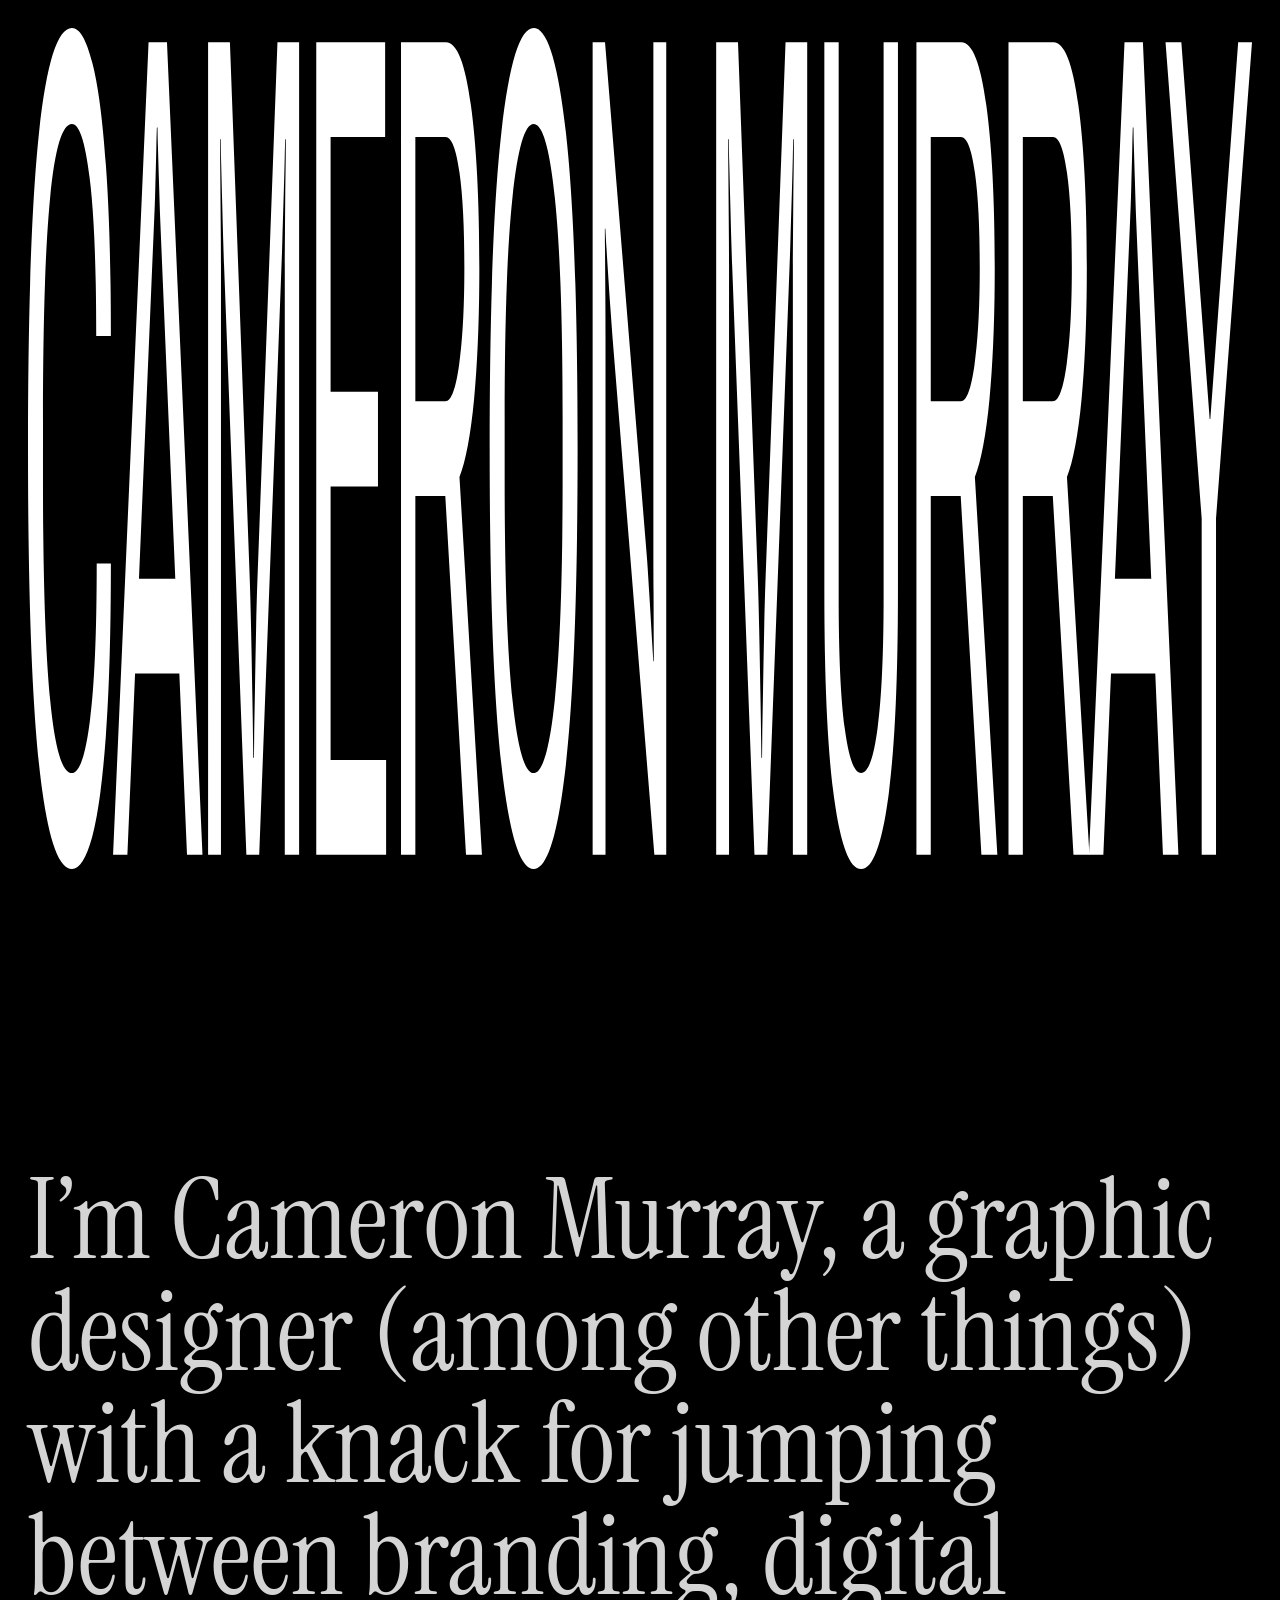
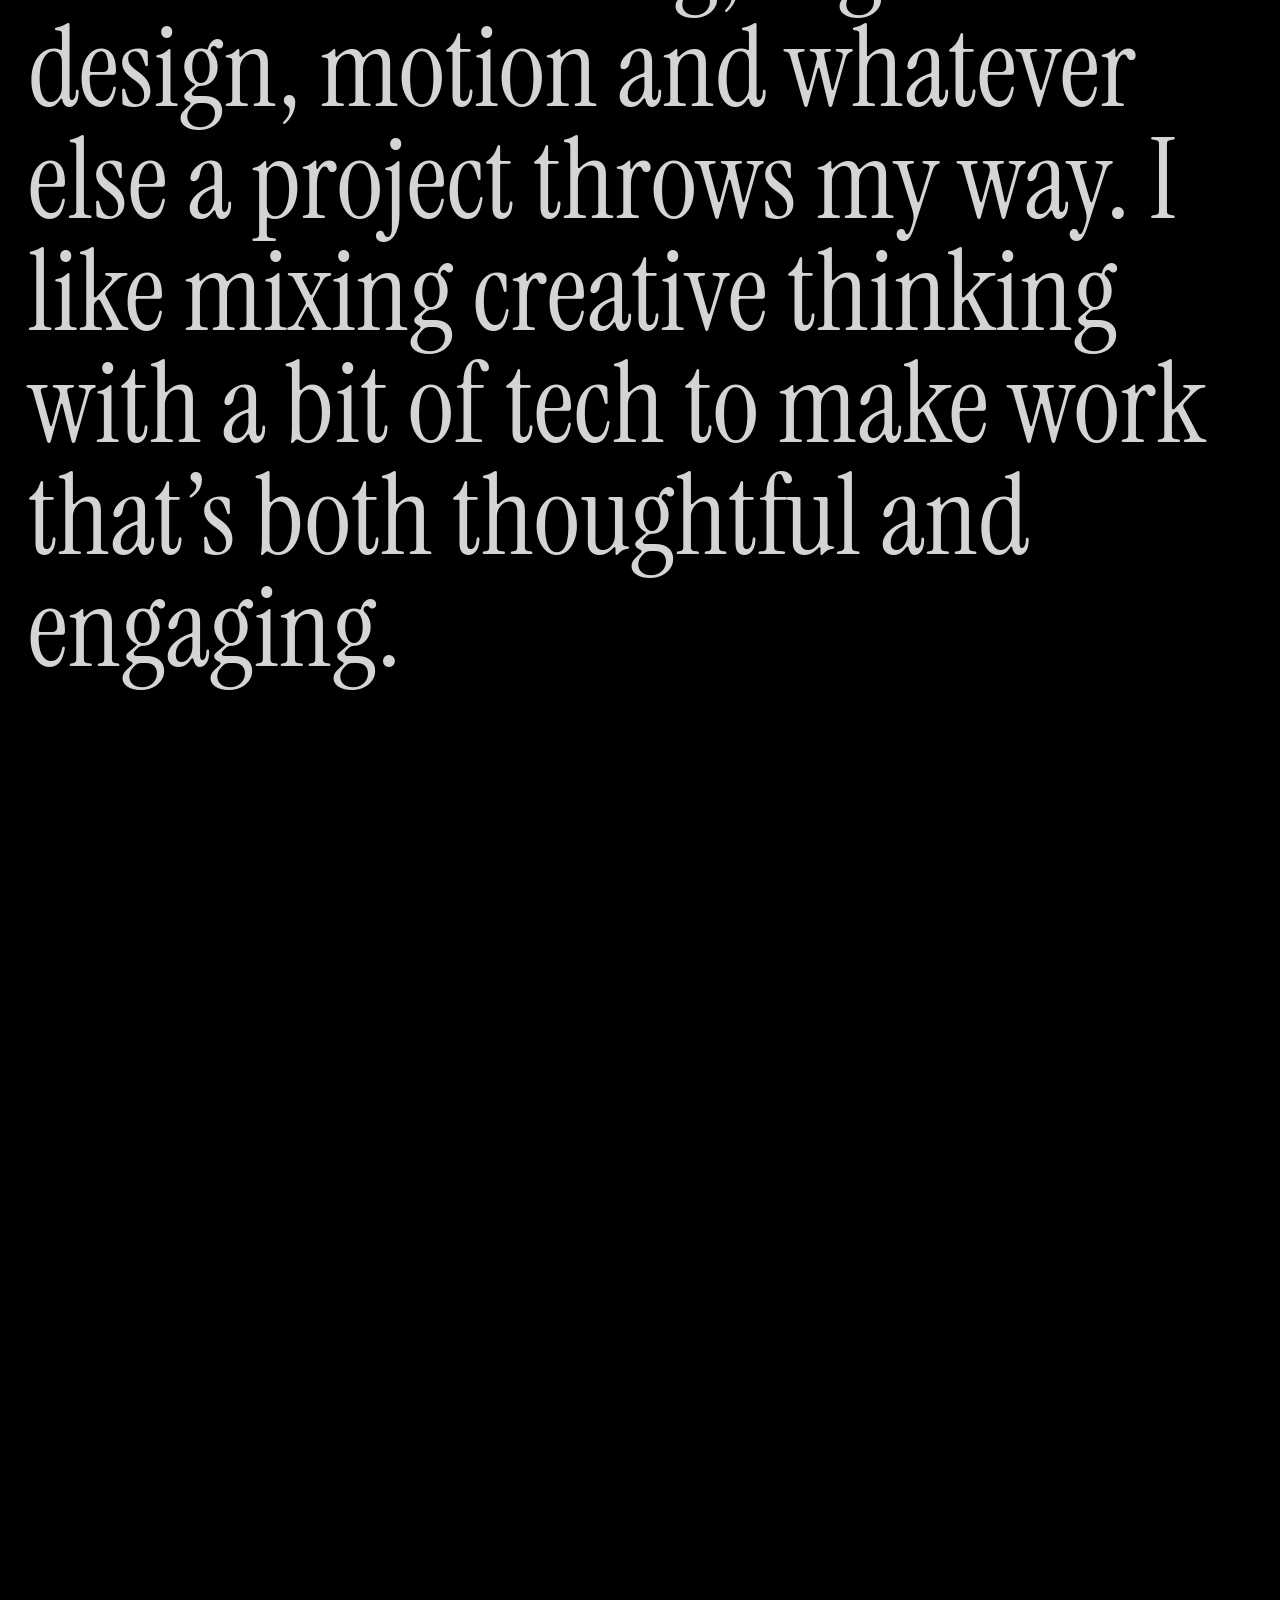
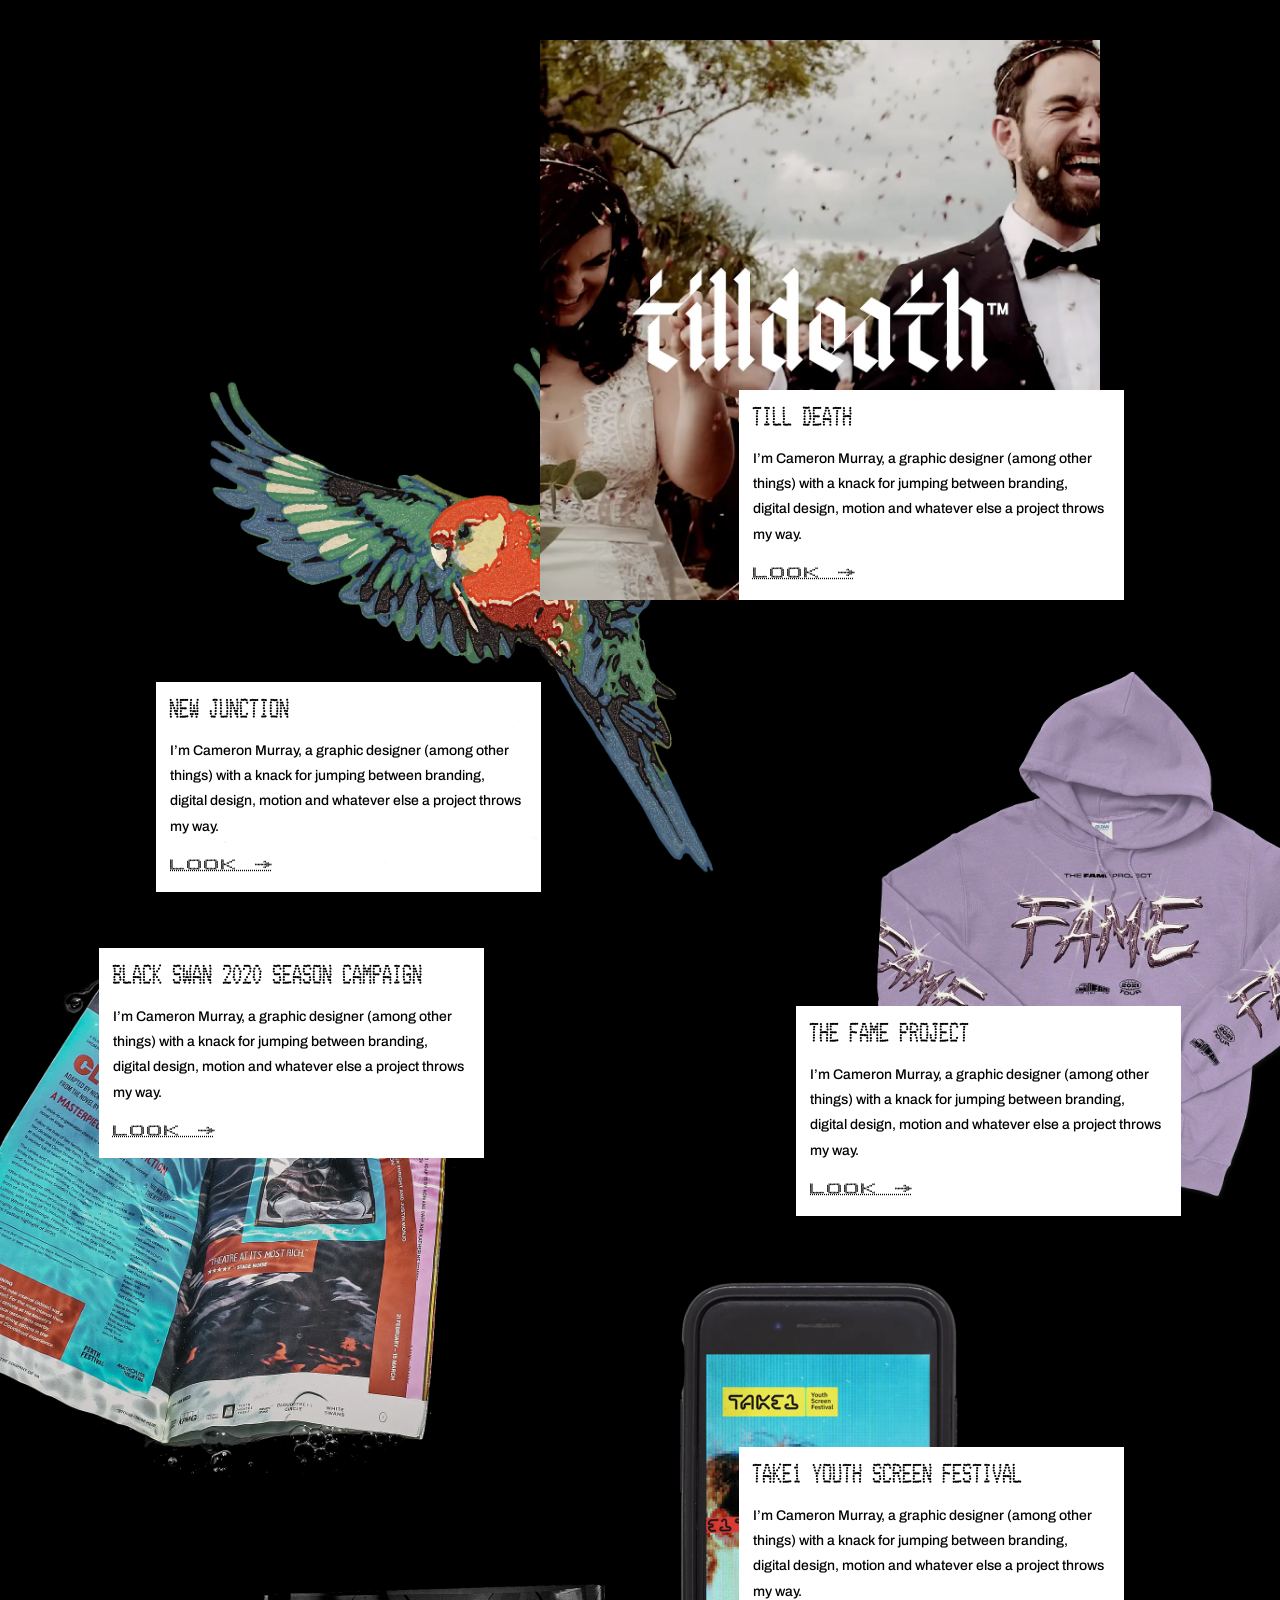
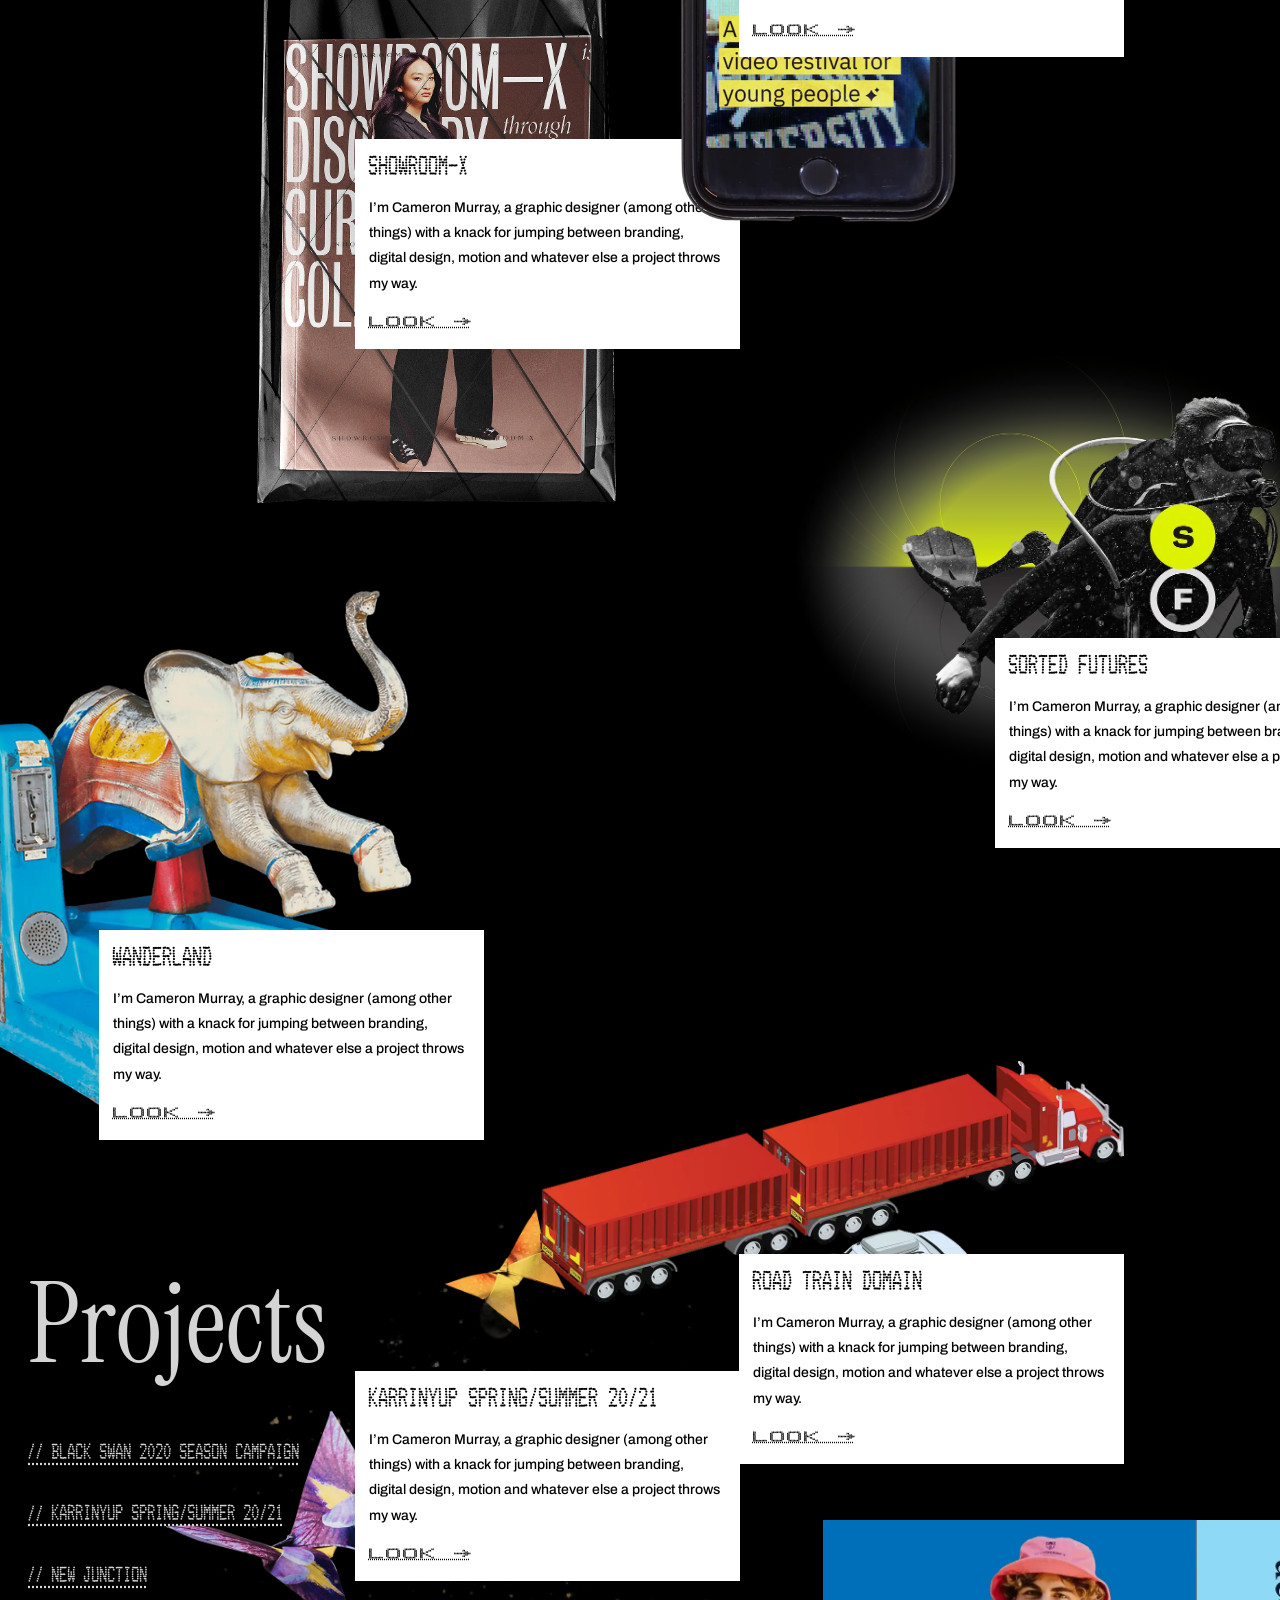
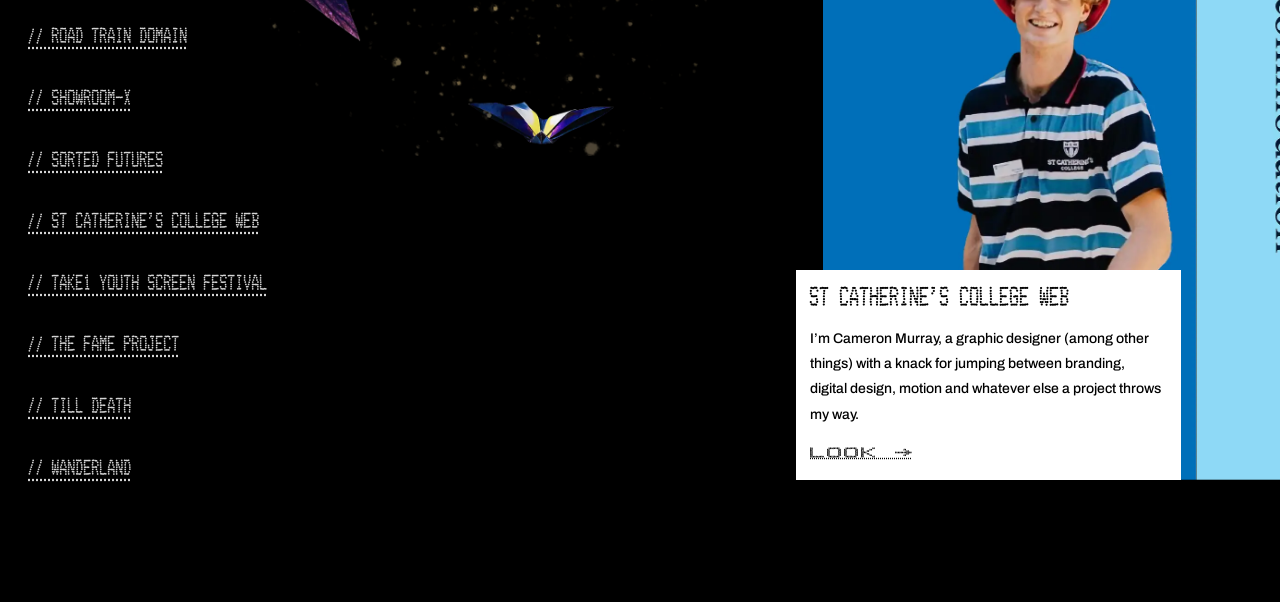
==== index.html @ e528ec54 "Init" ====
<!DOCTYPE html>
<html lang="en">


    <head>
        <meta charset="UTF-8">
        <meta name="viewport" content="width=device-width, initial-scale=1.0">
        <title>Cameron Murray ::::: FOLIO.txt</title>

        <link rel="preconnect" href="https://fonts.googleapis.com">
        <link rel="preconnect" href="https://fonts.gstatic.com" crossorigin>
        <link href="https://fonts.googleapis.com/css2?family=Archivo+Narrow:wght@400..700&family=Archivo:ital,wght@0,100..900;1,100..900&family=Instrument+Serif:ital@0;1&display=swap" rel="stylesheet">

        <link rel="apple-touch-icon" sizes="180x180" href="/apple-touch-icon.png">
        <link rel="icon" type="image/png" sizes="32x32" href="/favicon-32x32.png">
        <link rel="icon" type="image/png" sizes="16x16" href="/favicon-16x16.png">
        <link rel="manifest" href="/site.webmanifest">

        <link rel="stylesheet" href="/style.css">
    </head>
    <body class="home">

<div class="header-wrapper">
    <a href="/" id="three-container"></a>
    <div class="nav-wrapper">
        <div class="left">
            &nbsp;
        </div>
        <div class="center">
            <div class="title">CAMERON MURRAY ::: FOLIO.txt</div>
        </div>
        <div class="right">
            <a href="#" data-open="#project-menu" class="projects-menu-link arrow-before">PROJECTS ↓</a>
            <a href="/" class="logo-link"><img src="/assets/logo-cameron-murray-inv.svg"></a>
        </div>
    </div>
</div>

<div id="project-menu" class="paper-box draggable">
    <div class="paper-box-inner">
        <div class="paper-box-header">
            <div class="title"><span>PROJECTS</span></div>
            <div class="close">
                <a href="#" data-open="#project-menu">X</a>
            </div>
        </div>
        <hr>
        <ul class="project-links box-links">
            <li><a href="/black-swan-2020/" >Black Swan 2020 Season Campaign</a></li>
            <li><a href="/karrinyup/" >Karrinyup Spring/Summer 20/21</a></li>
            <li><a href="/new-junction/" >New Junction</a></li>
            <li><a href="/road-train-domain/" >Road Train Domain</a></li>
            <li><a href="/showroom-x/" >Showroom-X</a></li>
            <li><a href="/sorted-futures/" >Sorted Futures</a></li>
            <li><a href="/st-catherines/" >St Catherine’s College WEB</a></li>
            <li><a href="/take1/" >TAKE1 Youth Screen Festival</a></li>
            <li><a href="/the-fame-project/" >The Fame Project</a></li>
            <li><a href="/till-death/" >TILL DEATH</a></li>
            <li><a href="/wanderland/" >WAnderland</a></li>
        </ul>
    </div>
</div>
        <div class="main">
            <div class="home-splash">
                <div id="scroll-scale"></div>
            </div>
            <div class="home-intro typewriter">
                <h1>I’m Cameron Murray, a graphic designer (among other things) with a knack for jumping between branding, digital design, motion and whatever else a project throws my way. I like mixing creative thinking with a bit of tech to make work that’s both thoughtful and engaging.</h1>
            </div>

            <div class="home-projects">
                <div class="project-item watch-scroll text-left text-bottom image-on-top">
                    <a class="draggable" href="/new-junction/">
                        <img src="/new-junction/images/new-junction-thumb.webp">
                        <div class="project-info-wrapper">
                            <h3>New Junction</h3>
                            <p>I’m Cameron Murray, a graphic designer (among other things) with a knack for jumping between branding, digital design, motion and whatever else a project throws my way.</p>
                            <p class="project-link dotted after-arrow">Look</p>
                        </div>
                    </a>
                </div>
                <div class="project-item watch-scroll text-top">
                    <a class="draggable" href="/black-swan-2020/">
                        <img src="/black-swan-2020/images/black-swan-2020-thumb.webp">
                        <div class="project-info-wrapper">
                            <h3>Black Swan 2020 Season Campaign</h3>
                            <p>I’m Cameron Murray, a graphic designer (among other things) with a knack for jumping between branding, digital design, motion and whatever else a project throws my way.</p>
                            <p class="project-link dotted after-arrow">Look</p>
                        </div>
                    </a>
                </div>
                <div class="project-item watch-scroll text-mid">
                    <a class="draggable" href="/showroom-x/">
                        <img src="/showroom-x/images/showroom-x-thumb.webp">
                        <div class="project-info-wrapper">
                            <h3>Showroom-X</h3>
                            <p>I’m Cameron Murray, a graphic designer (among other things) with a knack for jumping between branding, digital design, motion and whatever else a project throws my way.</p>
                            <p class="project-link dotted after-arrow">Look</p>
                        </div>
                    </a>
                </div>
                <div class="project-item watch-scroll text-bottom">
                    <a class="draggable" href="/wanderland/">
                        <img src="/wanderland/images/wanderland-thumb.webp">
                        <div class="project-info-wrapper">
                            <h3>WAnderland</h3>
                            <p>I’m Cameron Murray, a graphic designer (among other things) with a knack for jumping between branding, digital design, motion and whatever else a project throws my way.</p>
                            <p class="project-link dotted after-arrow">Look</p>
                        </div>
                    </a>
                </div>
                <div class="project-item watch-scroll text-mid">
                    <a class="draggable" href="/karrinyup/">
                        <img src="/karrinyup/images/karrinyup-thumb.webp">
                        <div class="project-info-wrapper">
                            <h3>Karrinyup Spring/Summer 20/21</h3>
                            <p>I’m Cameron Murray, a graphic designer (among other things) with a knack for jumping between branding, digital design, motion and whatever else a project throws my way.</p>
                            <p class="project-link dotted after-arrow">Look</p>
                        </div>
                    </a>
                </div>

                <div class="project-item watch-scroll text-bottom">
                    <a class="draggable" href="/till-death/">
                        <img src="/till-death/images/till-death-thumb.webp">
                        <div class="project-info-wrapper">
                            <h3>TILL DEATH</h3>
                            <p>I’m Cameron Murray, a graphic designer (among other things) with a knack for jumping between branding, digital design, motion and whatever else a project throws my way.</p>
                            <p class="project-link dotted after-arrow">Look</p>
                        </div>
                    </a>
                </div>

                <div class="project-item watch-scroll text-left text-bottom">
                    <a class="draggable" href="/the-fame-project/">
                        <img src="/the-fame-project/images/the-fame-project-thumb.webp">
                        <div class="project-info-wrapper">
                            <h3>The Fame Project</h3>
                            <p>I’m Cameron Murray, a graphic designer (among other things) with a knack for jumping between branding, digital design, motion and whatever else a project throws my way.</p>
                            <p class="project-link dotted after-arrow">Look</p>
                        </div>
                    </a>
                </div>
                <div class="project-item watch-scroll text-mid">
                    <a class="draggable" href="/take1/">
                        <img src="/take1/images/take1-thumb.webp">
                        <div class="project-info-wrapper">
                            <h3>TAKE1 Youth Screen Festival</h3>
                            <p>I’m Cameron Murray, a graphic designer (among other things) with a knack for jumping between branding, digital design, motion and whatever else a project throws my way.</p>
                            <p class="project-link dotted after-arrow">Look</p>
                        </div>
                    </a>
                </div>

                <div class="project-item watch-scroll text-bottom">
                    <a class="draggable" href="/sorted-futures/">
                        <img src="/sorted-futures/images/sorted-futures-thumb.webp">
                        <div class="project-info-wrapper">
                            <h3>Sorted Futures</h3>
                            <p>I’m Cameron Murray, a graphic designer (among other things) with a knack for jumping between branding, digital design, motion and whatever else a project throws my way.</p>
                            <p class="project-link dotted after-arrow">Look</p>
                        </div>
                    </a>
                </div>
                <div class="project-item watch-scroll text-bottom">
                    <a class="draggable" href="/road-train-domain/">
                        <img src="/road-train-domain/images/road-train-domain-thumb.webp">
                        <div class="project-info-wrapper">
                            <h3>Road Train Domain</h3>
                            <p>I’m Cameron Murray, a graphic designer (among other things) with a knack for jumping between branding, digital design, motion and whatever else a project throws my way.</p>
                            <p class="project-link dotted after-arrow">Look</p>
                        </div>
                    </a>
                </div>

                <div class="project-item watch-scroll text-left text-bottom">
                    <a class="draggable" href="/st-catherines/">
                        <img src="/st-catherines/images/st-catherines-thumb.webp">
                        <div class="project-info-wrapper">
                            <h3>St Catherine’s College WEB</h3>
                            <p>I’m Cameron Murray, a graphic designer (among other things) with a knack for jumping between branding, digital design, motion and whatever else a project throws my way.</p>
                            <p class="project-link dotted after-arrow">Look</p>
                        </div>
                    </a>
                </div>

            </div>
        </div>

<hr>

<h1>Projects</h1>

<ul class="project-links">
    <li><a href="/black-swan-2020/" data-thumbnail="/black-swan-2020/images/black-swan-2020-thumb.webp">Black Swan 2020 Season Campaign</a></li>
    <li><a href="/karrinyup/" data-thumbnail="/karrinyup/images/karrinyup-thumb.webp">Karrinyup Spring/Summer 20/21</a></li>
    <li><a href="/new-junction/" data-thumbnail="/new-junction/images/new-junction-thumb.webp">New Junction</a></li>
    <li><a href="/road-train-domain/" data-thumbnail="/road-train-domain/images/road-train-domain-thumb.webp">Road Train Domain</a></li>
    <li><a href="/showroom-x/" data-thumbnail="/showroom-x/images/showroom-x-thumb.webp">Showroom-X</a></li>
    <li><a href="/sorted-futures/" data-thumbnail="/sorted-futures/images/sorted-futures-thumb.webp">Sorted Futures</a></li>
    <li><a href="/st-catherines/" data-thumbnail="/st-catherines/images/st-catherines-thumb.webp">St Catherine’s College WEB</a></li>
    <li><a href="/take1/" data-thumbnail="/take1/images/take1-thumb.webp">TAKE1 Youth Screen Festival</a></li>
    <li><a href="/the-fame-project/" data-thumbnail="/the-fame-project/images/the-fame-project-thumb.webp">The Fame Project</a></li>
    <li><a href="/till-death/" data-thumbnail="/till-death/images/till-death-thumb.webp">TILL DEATH</a></li>
    <li><a href="/wanderland/" data-thumbnail="/wanderland/images/wanderland-thumb.webp">WAnderland</a></li>
</ul>

<div class="hover-thumbnail">
    <img src="" alt="">
</div>

<hr>



<script type="importmap">
{
    "imports": {
        "three": "https://cdn.jsdelivr.net/npm/three@0.182.0/build/three.module.js",
        "three/addons/": "https://cdn.jsdelivr.net/npm/three@0.182.0/examples/jsm/",
        "jquery": "https://code.jquery.com/jquery-4.1.0.module.min.js"
    }
}
</script>

<script type="module" src="/js/app.js"></script>
    </body>
</html>
---- style.css ----
@charset "UTF-8";
/* 1. Use a more-intuitive box-sizing model */
*, *::before, *::after {
  -webkit-box-sizing: border-box;
          box-sizing: border-box;
}

/* 2. Remove default margin */
*:not(dialog) {
  margin: 0;
}

/* 3. Enable keyword animations */
@media (prefers-reduced-motion: no-preference) {
  html {
    interpolate-size: allow-keywords;
  }
}
body {
  /* 4. Increase line-height */
  line-height: 1.5;
  /* 5. Improve text rendering */
  -webkit-font-smoothing: antialiased;
}

/* 6. Improve media defaults */
img, picture, video, canvas, svg {
  display: block;
  max-width: 100%;
}

/* 7. Inherit fonts for form controls */
input, button, textarea, select {
  font: inherit;
}

/* 8. Avoid text overflows */
p, h1, h2, h3, h4, h5, h6 {
  overflow-wrap: break-word;
}

/* 9. Improve line wrapping */
p {
  text-wrap: pretty;
}

h1, h2, h3, h4, h5, h6 {
  text-wrap: balance;
}

/*
  10. Create a root stacking context
*/
#root, #__next {
  isolation: isolate;
}

@font-face {
  font-family: "DotMatrix";
  src: url("./fonts/DotMatrix-Regular.otf") format("opentype");
  font-weight: normal;
  font-style: normal;
}
@font-face {
  font-family: "DotMatrix";
  src: url("./fonts/DotMatrixDuo-Bold.otf") format("opentype");
  font-weight: bold;
  font-style: normal;
}
@font-face {
  font-family: "DotMatrix";
  src: url("./fonts/DotMatrix-CondensedRegular.otf") format("opentype");
  font-weight: normal;
  font-style: normal;
  font-width: condensed;
}
html {
  font-size: 14px;
  --site-padding: 2rem;
  --header-height: 180px;
}
@media screen and (max-width: 640px) {
  html {
    --site-padding: 1rem;
    --header-height: 100px;
    font-size: 14px;
  }
}

body {
  background: var(--bg-color);
  color: var(--text-color);
  font-family: Arial, sans-serif;
  font-size: 1rem;
  padding: var(--site-padding);
  --text-color: #000;
  --bg-color: #D4D4D4;
}
body.dark {
  --text-color: #D4D4D4;
  --bg-color: #000;
}
body.home:not(.loaded) {
  --text-color: #D4D4D4;
  --bg-color: #000;
}

* {
  -webkit-transition: text-color 0.3s, background-color 0.3s;
  transition: text-color 0.3s, background-color 0.3s;
}

p,
h1,
h2,
h3,
h4,
h5,
h6,
li {
  color: var(--text-color);
}

h1 {
  font-family: "Instrument Serif", serif;
  font-weight: 400;
  font-style: normal;
  font-size: 8rem;
  letter-spacing: -2%;
  line-height: 100%;
  margin-bottom: 2rem;
}
@media screen and (max-width: 640px) {
  h1 {
    font-size: 5rem;
  }
}

h2 {
  font-family: "DotMatrix", serif;
  font-weight: bold;
  font-style: normal;
  text-transform: uppercase;
  font-size: 1rem;
}

p {
  font-family: "Archivo", "Arial", sans-serif;
  font-optical-sizing: auto;
  font-weight: 500;
  font-style: normal;
  margin-bottom: 1rem;
  line-height: 1.8;
}

a {
  text-decoration: underline dotted;
}
a:visited {
  color: blue;
}
a.dotted {
  font-family: "DotMatrix", serif;
  font-weight: normal;
  font-style: normal;
  font-size: 1.2rem;
  line-height: 1;
}
a.button {
  font-family: "Archivo Narrow", sans-serif;
  font-weight: bold;
  text-align: left;
  text-transform: uppercase;
  font-size: 1.1rem;
  text-decoration: none;
  display: block;
  padding: 0.2em 0.5em;
  color: var(--text-color);
  background-color: transparent;
  border: 2px dotted var(--text-color);
}

.after-arrow:after {
  content: " →";
}

.before-arrow:before {
  content: "← ";
}

.wait-for-typewriter {
  -webkit-transition: clip-path 0.2s;
  transition: clip-path 0.2s;
  clip-path: inset(0 100% 0 0);
}
.typewriter-complete .wait-for-typewriter {
  clip-path: inset(0 0 0 0);
}

hr {
  border: none;
  background-image: url("./assets/divider.svg");
  background-repeat: round;
  background-size: auto 3px;
  height: 4px;
  margin-bottom: 2rem;
  max-width: 0px;
  -webkit-transition: max-width 0.4s;
  transition: max-width 0.4s;
  -webkit-transition-delay: 1s;
          transition-delay: 1s;
}
.loaded hr {
  max-width: 100vw;
}

body:not(.home) {
  padding-top: var(--header-height);
}

.header-wrapper {
  --text-color: white;
  color: var(--text-color);
}

#three-container {
  position: fixed;
  z-index: 99;
  inset: 0;
  width: 100%;
  height: 100%;
  overflow: hidden;
  border-radius: 0;
  top: 0px;
  left: calc(var(--site-padding) - var(--header-height) * 0.1);
  right: auto;
  bottom: auto;
  width: var(--header-height);
  height: var(--header-height);
  border-radius: 12px;
  -webkit-transition: width 0.6s cubic-bezier(0.22, 1, 0.36, 1), height 0.6s cubic-bezier(0.22, 1, 0.36, 1), top 0.6s cubic-bezier(0.22, 1, 0.36, 1), right 0.6s cubic-bezier(0.22, 1, 0.36, 1), left 0.6s cubic-bezier(0.22, 1, 0.36, 1), bottom 0.6s cubic-bezier(0.22, 1, 0.36, 1), border-radius 0.6s ease;
  transition: width 0.6s cubic-bezier(0.22, 1, 0.36, 1), height 0.6s cubic-bezier(0.22, 1, 0.36, 1), top 0.6s cubic-bezier(0.22, 1, 0.36, 1), right 0.6s cubic-bezier(0.22, 1, 0.36, 1), left 0.6s cubic-bezier(0.22, 1, 0.36, 1), bottom 0.6s cubic-bezier(0.22, 1, 0.36, 1), border-radius 0.6s ease;
}
#three-container canvas {
  display: block;
  width: 100%;
  height: 100%;
  -webkit-mask-image: radial-gradient(circle at center, black 70%, transparent 80%);
          mask-image: radial-gradient(circle at center, black 70%, transparent 80%);
  mix-blend-mode: difference;
}
body.home:not(.scrolled) #three-container {
  top: 0px;
  left: 0px;
  width: 100vw;
  height: 100vh;
  pointer-events: none;
}

.nav-wrapper {
  position: fixed;
  mix-blend-mode: difference;
  display: -webkit-box;
  display: -ms-flexbox;
  display: flex;
  width: 100%;
  top: 0;
  left: 0;
  z-index: 98;
  padding: var(--site-padding);
  height: var(--header-height);
  -webkit-box-pack: justify;
      -ms-flex-pack: justify;
          justify-content: space-between;
  -webkit-box-align: center;
      -ms-flex-align: center;
          align-items: center;
  font-family: "DotMatrix";
  font-weight: normal;
  font-style: normal;
  font-width: condensed;
  font-size: 1.6rem;
  line-height: 1;
  -webkit-transform: translateY(0);
          transform: translateY(0);
  -webkit-transition: all 0.3s;
  transition: all 0.3s;
}
body.home:not(.scrolled) .nav-wrapper {
  -webkit-transform: translateY(calc(var(--header-height) * -1));
          transform: translateY(calc(var(--header-height) * -1));
}
.nav-wrapper > * {
  -ms-flex-preferred-size: 33%;
      flex-basis: 33%;
  min-width: 0;
  font-size: 1em;
}
.nav-wrapper a {
  display: block;
  color: var(--text-color);
  mix-blend-mode: difference;
}
.nav-wrapper .center {
  text-align: center;
}
.nav-wrapper .right {
  text-align: right;
  display: -webkit-box;
  display: -ms-flexbox;
  display: flex;
  -webkit-box-pack: end;
      -ms-flex-pack: end;
          justify-content: flex-end;
  -webkit-box-align: center;
      -ms-flex-align: center;
          align-items: center;
  min-width: 0;
  gap: 1rem;
}
.nav-wrapper .logo-link {
  width: 2.2em;
  -ms-flex-negative: 0;
      flex-shrink: 0;
}
.nav-wrapper .logo-link img {
  height: 100%;
  width: auto;
}
@media screen and (max-width: 640px) {
  .nav-wrapper {
    font-size: 1.5rem;
  }
  .nav-wrapper .center {
    display: none;
  }
  .nav-wrapper .right {
    -ms-flex-preferred-size: 100%;
        flex-basis: 100%;
  }
}

.home-splash {
  height: calc(100vh + 2 * var(--site-padding));
  width: 100%;
}
.home-splash #scroll-scale {
  width: calc(100vw - 2 * var(--site-padding));
  height: calc(100vh - 2 * var(--site-padding));
  max-width: none;
  -o-object-fit: fill;
     object-fit: fill;
  position: fixed;
  top: var(--site-padding);
  -webkit-transform-origin: top;
          transform-origin: top;
  -webkit-transition: height 0.1s;
  transition: height 0.1s;
  background-image: url("/assets/cameron-murray.svg");
  background-repeat: no-repeat;
  background-size: 100% 100%;
}
@media (max-aspect-ratio: 1/1) {
  .home-splash #scroll-scale {
    background-image: url("/assets/cameron-murray-stacked.svg");
  }
}

.home-intro {
  padding-top: var(--header-height);
}

@media screen and (min-width: 1600px) {
  body:not(.home) .main {
    max-width: none;
    display: -webkit-box;
    display: -ms-flexbox;
    display: flex;
    -webkit-box-orient: horizontal;
    -webkit-box-direction: reverse;
        -ms-flex-direction: row-reverse;
            flex-direction: row-reverse;
    -webkit-box-pack: justify;
        -ms-flex-pack: justify;
            justify-content: space-between;
    -webkit-box-align: stretch;
        -ms-flex-align: stretch;
            align-items: stretch;
  }
  body:not(.home) .main .project-intro,
  body:not(.home) .main .project-content {
    -ms-flex-preferred-size: calc(50% - var(--site-padding));
        flex-basis: calc(50% - var(--site-padding));
    width: calc(50% - var(--site-padding));
  }
  body:not(.home) .main .project-intro .project-intro-inner {
    position: sticky;
    top: var(--header-height);
    /* Required: defines where the element locks */
    z-index: 2;
  }
  body:not(.home) .main .project-content {
    z-index: 3;
  }
}

.home-projects {
  --cols: 3;
  --gap: 4rem;
  display: grid-lanes;
  -ms-grid-columns: ;
  grid-template-columns: repeat(var(--cols), minmax(0, 1fr));
  gap: var(--gap);
  margin-top: 4rem;
  margin-bottom: 4rem;
}
@supports not (display: grid-lanes) {
  .home-projects {
    display: block;
    -webkit-columns: var(--cols) 220px;
       -moz-columns: var(--cols) 220px;
            columns: var(--cols) 220px;
    -webkit-column-gap: var(--gap);
       -moz-column-gap: var(--gap);
            column-gap: var(--gap);
  }
  .home-projects .project-item:nth-child(1) {
    margin-top: 50%;
  }
  .home-projects .project-item {
    -webkit-column-break-inside: avoid;
       -moz-column-break-inside: avoid;
            break-inside: avoid;
    margin-bottom: var(--gap);
  }
}
@media screen and (max-width: 1600px) {
  .home-projects {
    --cols: 2;
  }
}
@media screen and (max-width: 900px) {
  .home-projects {
    --cols: 1;
  }
}

.project-item {
  --width: 800px;
  --mobile-extra-padding: 0px;
  display: block;
  max-width: var(--width);
  --text-color: #000;
  --bg-color: white;
  text-decoration: none;
  position: relative;
}
.project-item.watch-scroll a {
  -webkit-transition: all 0.5s cubic-bezier(0.22, 1, 0.36, 1);
  transition: all 0.5s cubic-bezier(0.22, 1, 0.36, 1);
}
.project-item.watch-scroll:not(.in-view) a {
  -webkit-transform: translate3d(10vw, 100vh, 400px);
          transform: translate3d(10vw, 100vh, 400px);
}
.project-item.watch-scroll:not(.in-view):nth-child(2n) a {
  -webkit-transform: translate3d(-10vw, 100vh, 400px);
          transform: translate3d(-10vw, 100vh, 400px);
}
.project-item.watch-scroll.in-view a {
  -webkit-transform: translate3d(0, 0, 0);
          transform: translate3d(0, 0, 0);
}
@media screen and (max-width: 640px) {
  .project-item.watch-scroll a {
    -webkit-transform: none !important;
            transform: none !important;
  }
}
.project-item a {
  display: block;
  pointer-events: none;
}
.project-item a.dragging {
  -webkit-transition: none;
  transition: none;
}
.project-item img {
  max-height: calc(var(--width) * 0.7);
  aspect-ratio: 1/1;
  -o-object-fit: contain;
     object-fit: contain;
  pointer-events: auto;
  -ms-grid-row-align: center;
  -ms-grid-column-align: center;
  place-self: center;
  z-index: 0;
  position: relative;
}
.project-item .project-info-wrapper {
  position: absolute;
  width: 66%;
  padding: 1rem;
  background: var(--bg-color);
  pointer-events: auto;
  z-index: 1;
  right: 0px;
  top: 0px;
  bottom: auto;
}
.project-item .project-info-wrapper h3 {
  font-family: "DotMatrix", serif;
  font-weight: normal;
  font-style: normal;
  text-transform: uppercase;
  font-size: 2rem;
  line-height: 1;
  text-box-trim: trim-both;
  text-box-edge: cap alphabetic;
  margin-bottom: 1rem;
}
.project-item .project-info-wrapper p.project-link {
  text-decoration: underline dotted;
  font-family: "DotMatrix", serif;
  font-weight: bold;
  font-style: normal;
  text-transform: uppercase;
  font-size: 1rem;
  margin-bottom: 0;
}
.project-item:hover {
  --text-color: #D4D4D4;
  --bg-color: #000;
}
@media screen and (max-width: 640px) {
  .project-item {
    --mobile-extra-padding: 200px;
  }
  .project-item img {
    aspect-ratio: auto;
  }
}
.project-item.image-on-top img {
  z-index: 1;
}
.project-item.image-on-top .project-info-wrapper {
  z-index: 0;
}
.project-item.text-left img {
  margin-left: auto;
}
.project-item.text-left .project-info-wrapper {
  left: 0px;
  right: auto;
}
.project-item.text-top {
  padding-top: var(--mobile-extra-padding);
}
.project-item.text-top .project-info-wrapper {
  top: 0px;
  bottom: auto;
}
.project-item.text-mid {
  padding-bottom: var(--mobile-extra-padding);
}
.project-item.text-mid .project-info-wrapper {
  top: 0;
  bottom: 0;
  -ms-flex-item-align: center;
      -ms-grid-row-align: center;
      align-self: center;
}
@media screen and (max-width: 640px) {
  .project-item.text-mid .project-info-wrapper {
    top: auto;
    bottom: 0px;
  }
}
.project-item.text-bottom {
  padding-bottom: var(--mobile-extra-padding);
}
.project-item.text-bottom .project-info-wrapper {
  top: auto;
  bottom: 0px;
}

.project-intro {
  margin-bottom: 4rem;
}
.project-intro .project-title {
  margin-top: -0.09em;
}
.project-intro .project-details-wrapper {
  display: -webkit-box;
  display: -ms-flexbox;
  display: flex;
  -ms-flex-wrap: wrap;
      flex-wrap: wrap;
  -webkit-box-pack: start;
      -ms-flex-pack: start;
          justify-content: flex-start;
  gap: 4rem;
}
.project-intro .project-details-wrapper > * {
  -ms-flex-negative: 1;
      flex-shrink: 1;
  -webkit-box-flex: 1;
      -ms-flex-positive: 1;
          flex-grow: 1;
}
.project-intro .project-details-wrapper .project-details {
  -ms-flex-preferred-size: 20%;
      flex-basis: 20%;
}
.project-intro .project-details-wrapper .project-description {
  -ms-flex-preferred-size: 30%;
      flex-basis: 30%;
}
.project-intro .project-details-wrapper .project-description .collab-logos {
  display: -webkit-box;
  display: -ms-flexbox;
  display: flex;
  -ms-flex-wrap: wrap;
      flex-wrap: wrap;
  gap: 1rem;
  margin-top: 2rem;
}
.project-intro .project-details-wrapper .project-description .collab-logos img {
  height: 3rem;
  opacity: 0.5;
}
.project-intro .project-details-wrapper .project-description .collab-logos img:hover {
  opacity: 1;
}
.project-intro .project-details-wrapper .project-description .collab-logos img:first-child {
  margin-left: -0.3rem;
}
.project-intro .project-details-wrapper .project-description .collab-logos:before {
  -ms-flex-preferred-size: 100%;
      flex-basis: 100%;
  content: "A collaboration between:";
  opacity: 0.8;
  text-transform: uppercase;
}
@media screen and (max-width: 640px) {
  .project-intro .project-details-wrapper {
    gap: 2rem;
  }
  .project-intro .project-details-wrapper .project-details,
  .project-intro .project-details-wrapper .project-description {
    -ms-flex-preferred-size: 100%;
        flex-basis: 100%;
  }
}
.project-intro .project-details-wrapper h2 {
  margin-top: 1rem;
  margin-bottom: 1rem;
}
.project-intro .project-details-wrapper .project-details p {
  font-family: "DotMatrix", serif;
  font-weight: normal;
  font-style: normal;
  font-size: 1.2rem;
  line-height: 1;
  margin-bottom: 0px;
}
.project-intro .project-details-wrapper .project-details .awards p {
  margin-bottom: 1rem;
}
.project-intro .project-details-wrapper .project-details .awards .awards-logos {
  display: -webkit-box;
  display: -ms-flexbox;
  display: flex;
  gap: 1rem;
  margin-top: 2rem;
}
.project-intro .project-details-wrapper .project-details .awards .awards-logos img {
  height: 3rem;
  opacity: 0.5;
}
.project-intro .project-details-wrapper .project-details .awards .awards-logos img:hover {
  opacity: 1;
}

.project-content > * {
  margin-bottom: var(--site-padding);
}
.project-content .expandable {
  max-width: 100%;
}
.project-content .expandable img,
.project-content .expandable video {
  -webkit-transition: all 0.3s cubic-bezier(0.65, 0, 0.35, 1);
  transition: all 0.3s cubic-bezier(0.65, 0, 0.35, 1);
  max-width: none;
  width: 100%;
  cursor: -webkit-zoom-in;
  cursor: zoom-in;
  border-radius: 1rem;
}
.project-content .expandable.expanded img, .project-content .expandable.expanded video {
  width: calc(100vw - 2 * var(--site-padding));
}
.project-content .square-wrapper {
  border-radius: 1rem;
  border: 2px solid rgba(0, 0, 0, 0.3);
  padding: var(--site-padding);
  background: rgba(255, 255, 255, 0.4);
}
.project-content .square-wrapper img,
.project-content .square-wrapper video {
  border-radius: 0.5rem;
  margin: auto;
  max-width: 80vh;
  width: 100%;
}
.project-content .two-col {
  display: -webkit-box;
  display: -ms-flexbox;
  display: flex;
  gap: var(--site-padding);
  width: 100%;
  min-width: 0;
}
.project-content .two-col > * {
  -webkit-box-flex: 1;
      -ms-flex: 1 1 0px;
          flex: 1 1 0;
  min-width: 0;
  width: 0;
  max-width: 100%;
  height: auto;
  -o-object-fit: contain;
     object-fit: contain;
  border-radius: 1rem;
}

.video-embed-wrapper {
  padding: 56.25% 0 0 0;
  position: relative;
}
.video-embed-wrapper iframe {
  border-radius: 1rem;
  position: absolute;
  top: 0;
  left: 0;
  width: 100%;
  height: 100%;
}

.project-links {
  list-style: none;
  margin-top: 4rem;
  margin-bottom: 4rem;
  padding: 0;
  z-index: 2;
  position: relative;
}
.project-links li {
  margin-bottom: 2rem;
}
.project-links a {
  padding-top: 1em;
  padding-bottom: 1em;
  display: inline;
  text-decoration: underline dotted;
  text-underline-offset: 0.2em;
  font-family: "DotMatrix", serif;
  font-style: normal;
  text-transform: uppercase;
  font-size: 1.6rem;
  color: var(--text-color);
}
.project-links a:before {
  content: "// ";
}
.project-links a.active:after {
  content: "← You are here!";
  opacity: 0.5;
  text-decoration: none;
  background-color: rgba(0, 0, 0, 0.2);
  margin-left: 1em;
}

.paper-box {
  position: fixed;
  z-index: 100;
  top: var(--site-padding);
  right: 200px;
}
.paper-box:not(.open) {
  visibility: hidden;
  pointer-events: none;
}
.paper-box .paper-box-inner {
  -webkit-filter: drop-shadow(8px 6px 0px rgba(0, 0, 0, 0.1));
          filter: drop-shadow(8px 6px 0px rgba(0, 0, 0, 0.1));
  background: white;
  --text-color: black;
  z-index: 100;
  font-size: 1rem;
  padding: 2em;
  -webkit-animation: toss 0.1s forwards;
          animation: toss 0.1s forwards;
  min-width: 300px;
}
.paper-box .paper-box-inner:after {
  content: "";
  display: box;
  position: absolute;
  top: 100%;
  margin-top: -1px;
  left: 0px;
  width: 100%;
  height: 8px;
  background-image: url("/assets/perforation-single-white.svg");
  background-repeat: round;
  background-size: fill;
}
.paper-box .paper-box-inner .paper-box-header {
  display: -webkit-box;
  display: -ms-flexbox;
  display: flex;
  -webkit-box-pack: justify;
      -ms-flex-pack: justify;
          justify-content: space-between;
  font-family: "DotMatrix", serif;
  font-weight: bold;
  font-style: normal;
  text-transform: uppercase;
  color: black;
}
.paper-box .paper-box-inner .paper-box-header span, .paper-box .paper-box-inner .paper-box-header a {
  padding: 0.3em;
}
.paper-box .paper-box-inner .paper-box-header a {
  text-decoration: none;
  background: black;
  color: white;
  font-weight: normal;
  -webkit-transition: none;
  transition: none;
}
.paper-box .paper-box-inner .paper-box-header a:hover {
  background: #D4D4D4;
  color: black;
}
.paper-box .paper-box-inner hr {
  margin-top: 1em;
  margin-bottom: 1em;
  background-size: auto 100%;
  height: 2.5px;
}
.paper-box .paper-box-inner .box-links {
  padding: 0px;
  margin: 0px;
  font-size: 1.2em;
}
.paper-box .paper-box-inner .box-links li {
  margin-bottom: 0.1em;
}
.paper-box .paper-box-inner .box-links a {
  font-size: 1em;
}
.paper-box.open .paper-box-inner {
  -webkit-animation: printer-feed 1.2s;
          animation: printer-feed 1.2s;
}
@media screen and (max-width: 640px) {
  .paper-box {
    width: 80vw;
    left: var(--site-padding);
  }
}

@-webkit-keyframes printer-feed {
  0% {
    -webkit-transform: translateY(-200%);
            transform: translateY(-200%);
    -webkit-animation-timing-function: ease-out;
            animation-timing-function: ease-out;
  }
  45% {
    -webkit-transform: translateY(-55%);
            transform: translateY(-55%);
    -webkit-animation-timing-function: steps(1);
            animation-timing-function: steps(1);
  }
  60% {
    -webkit-transform: translateY(-55%);
            transform: translateY(-55%);
    -webkit-animation-timing-function: ease-in-out;
            animation-timing-function: ease-in-out;
  }
  100% {
    -webkit-transform: translateY(0);
            transform: translateY(0);
  }
}

@keyframes printer-feed {
  0% {
    -webkit-transform: translateY(-200%);
            transform: translateY(-200%);
    -webkit-animation-timing-function: ease-out;
            animation-timing-function: ease-out;
  }
  45% {
    -webkit-transform: translateY(-55%);
            transform: translateY(-55%);
    -webkit-animation-timing-function: steps(1);
            animation-timing-function: steps(1);
  }
  60% {
    -webkit-transform: translateY(-55%);
            transform: translateY(-55%);
    -webkit-animation-timing-function: ease-in-out;
            animation-timing-function: ease-in-out;
  }
  100% {
    -webkit-transform: translateY(0);
            transform: translateY(0);
  }
}
@-webkit-keyframes toss {
  0% {
    -webkit-transform: translateY(0%);
            transform: translateY(0%);
    -webkit-animation-timing-function: ease-in;
            animation-timing-function: ease-in;
  }
  100% {
    -webkit-transform: translate(50%, 20%) rotate(10deg) scale(0);
            transform: translate(50%, 20%) rotate(10deg) scale(0);
  }
}
@keyframes toss {
  0% {
    -webkit-transform: translateY(0%);
            transform: translateY(0%);
    -webkit-animation-timing-function: ease-in;
            animation-timing-function: ease-in;
  }
  100% {
    -webkit-transform: translate(50%, 20%) rotate(10deg) scale(0);
            transform: translate(50%, 20%) rotate(10deg) scale(0);
  }
}
.hover-thumbnail {
  position: fixed;
  top: 0;
  left: 0;
  pointer-events: none;
  z-index: 0;
  opacity: 0;
  visibility: hidden;
  translate: -50% -50%;
  -webkit-transition: opacity 0.2s ease, visibility 0.2s;
  transition: opacity 0.2s ease, visibility 0.2s;
}
.hover-thumbnail.active {
  opacity: 0.5;
  visibility: visible;
}
.hover-thumbnail img {
  display: block;
  max-width: 500px;
  max-height: 500px;
  -o-object-fit: contain;
     object-fit: contain;
}

.draggable {
  -webkit-user-select: none;
     -moz-user-select: none;
      -ms-user-select: none;
          user-select: none;
}
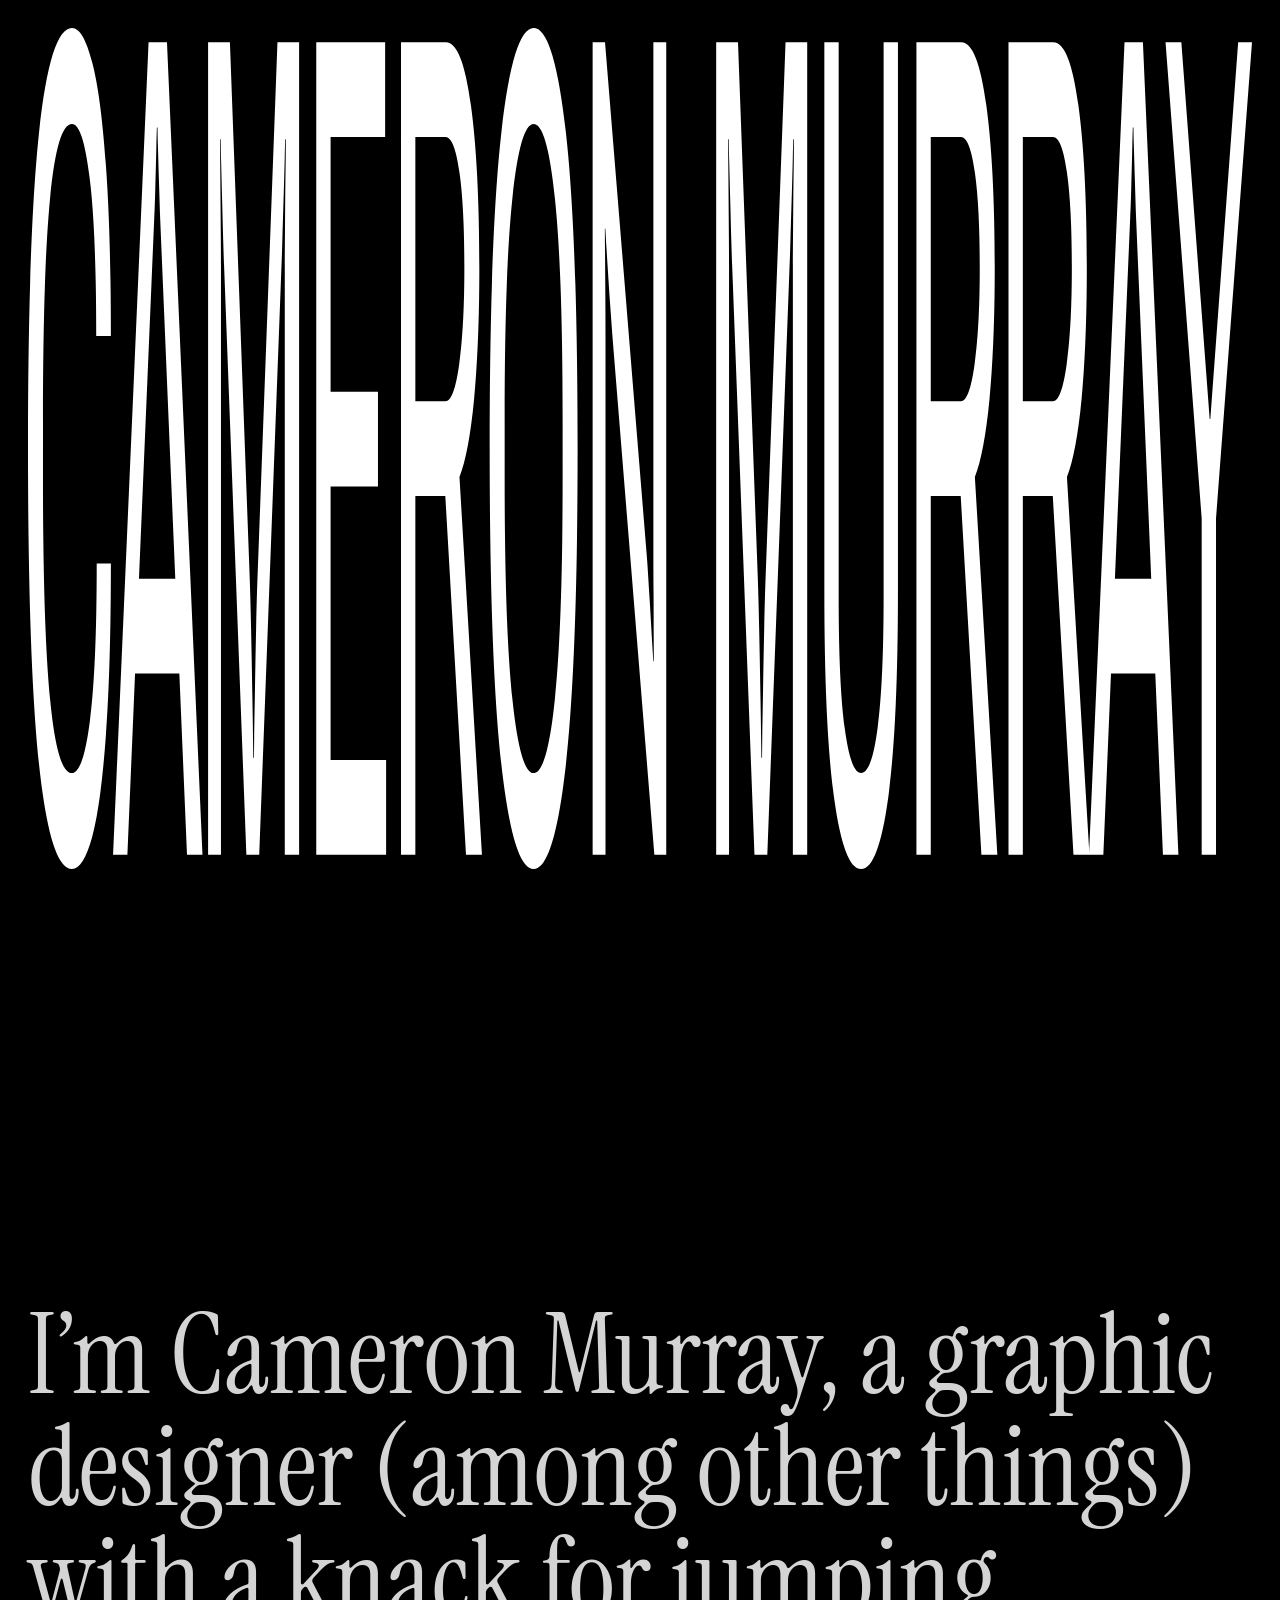
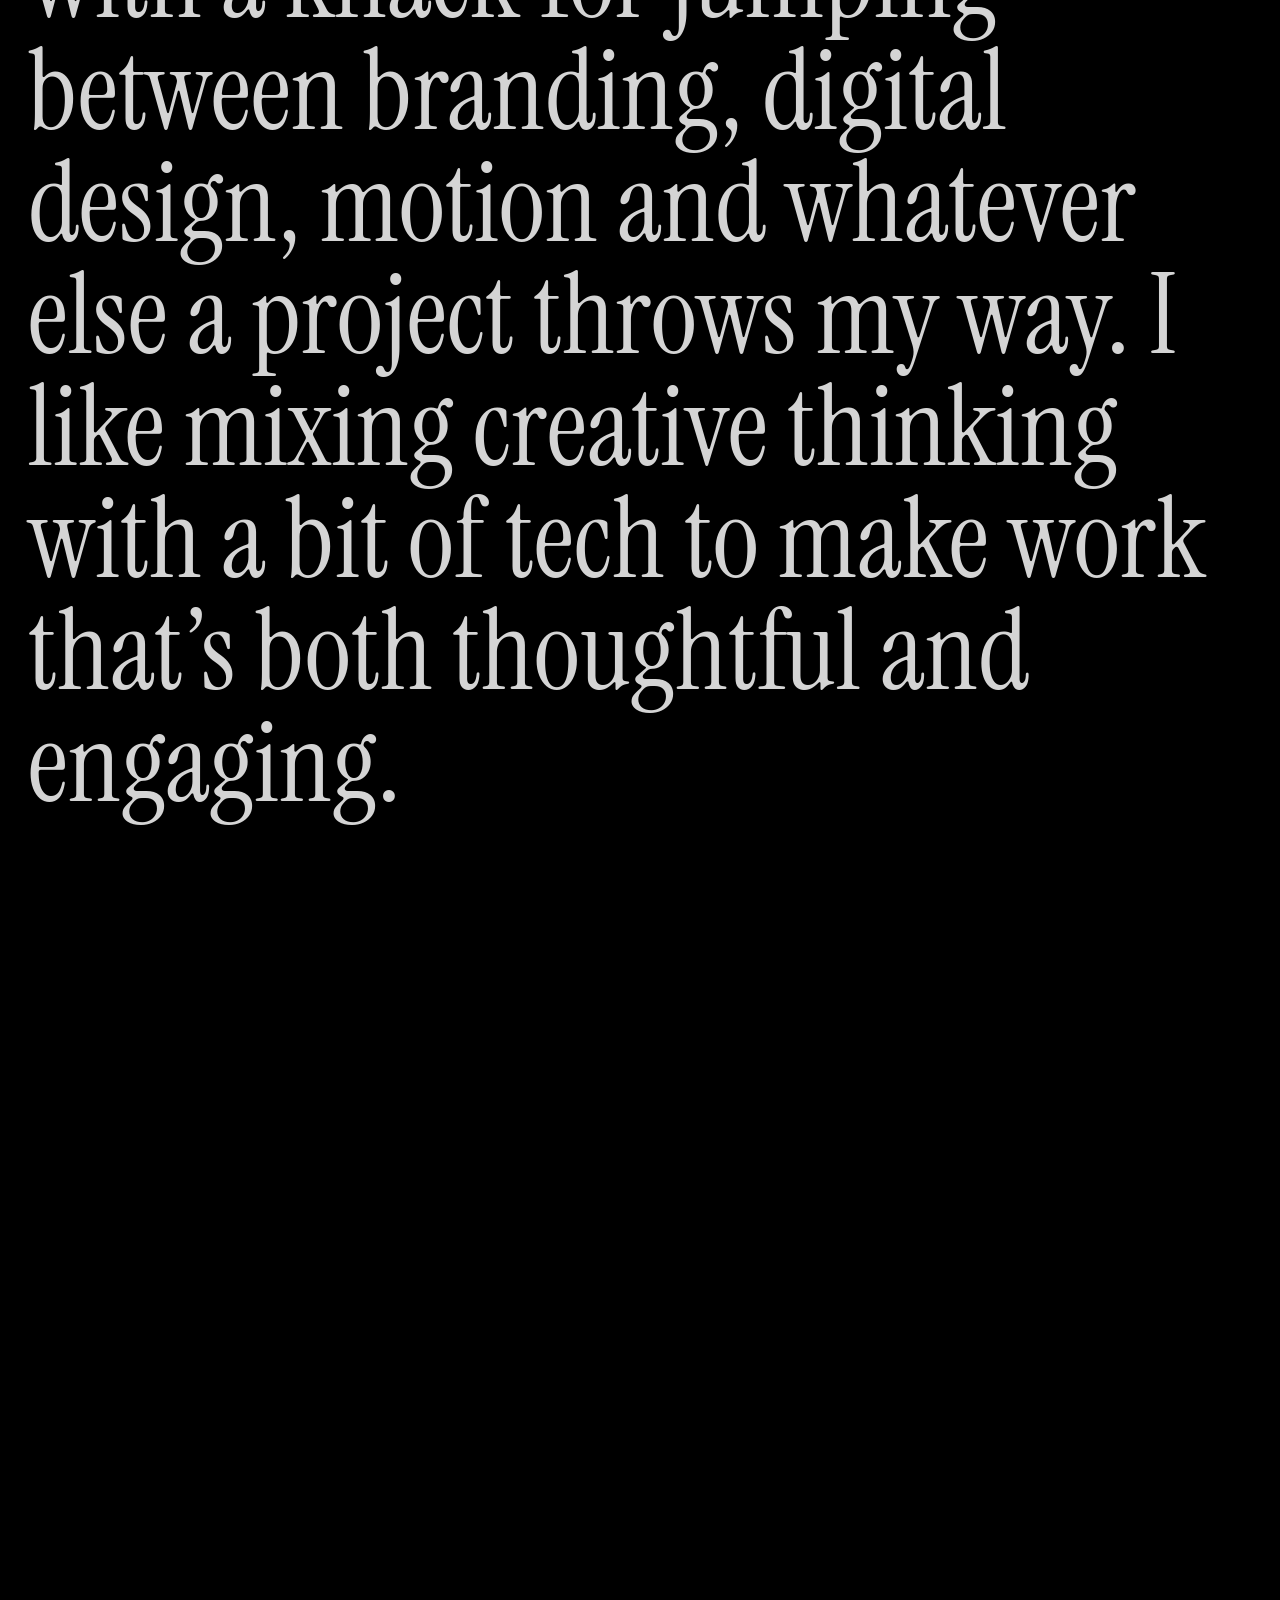
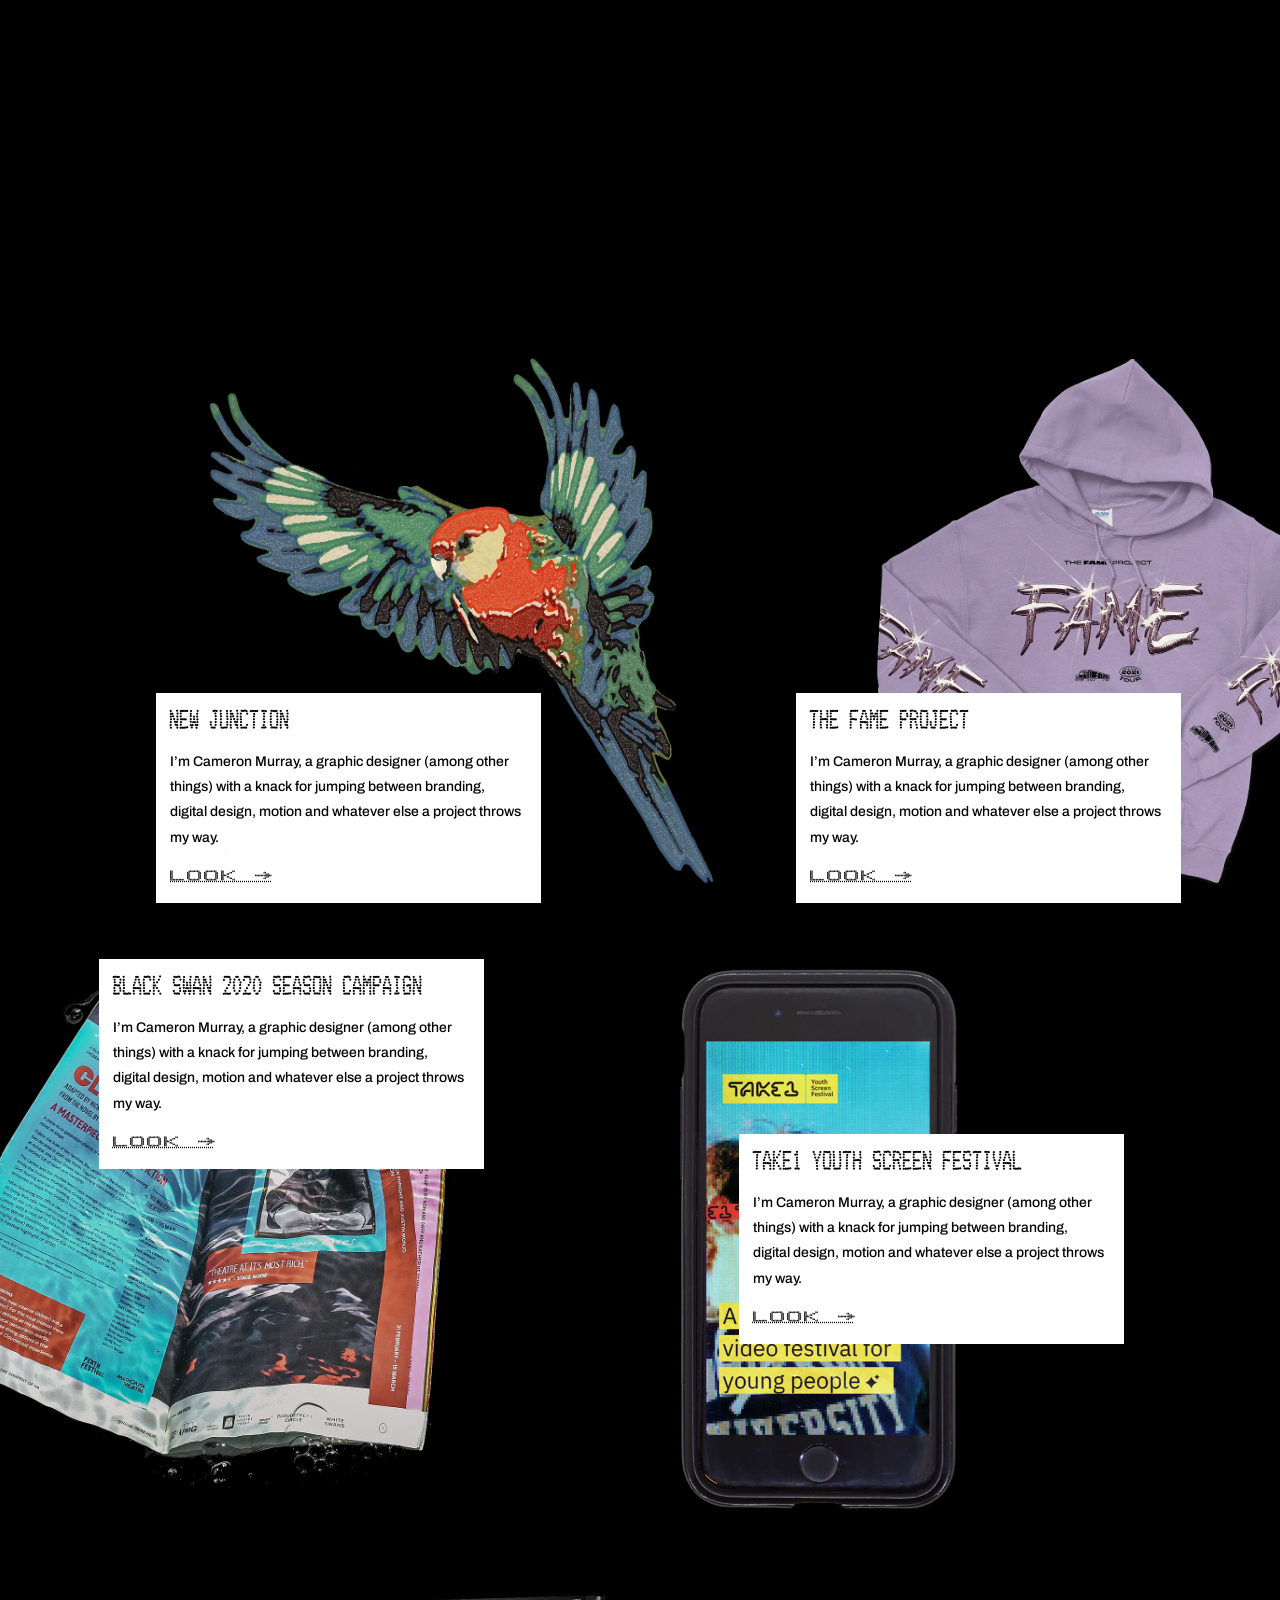
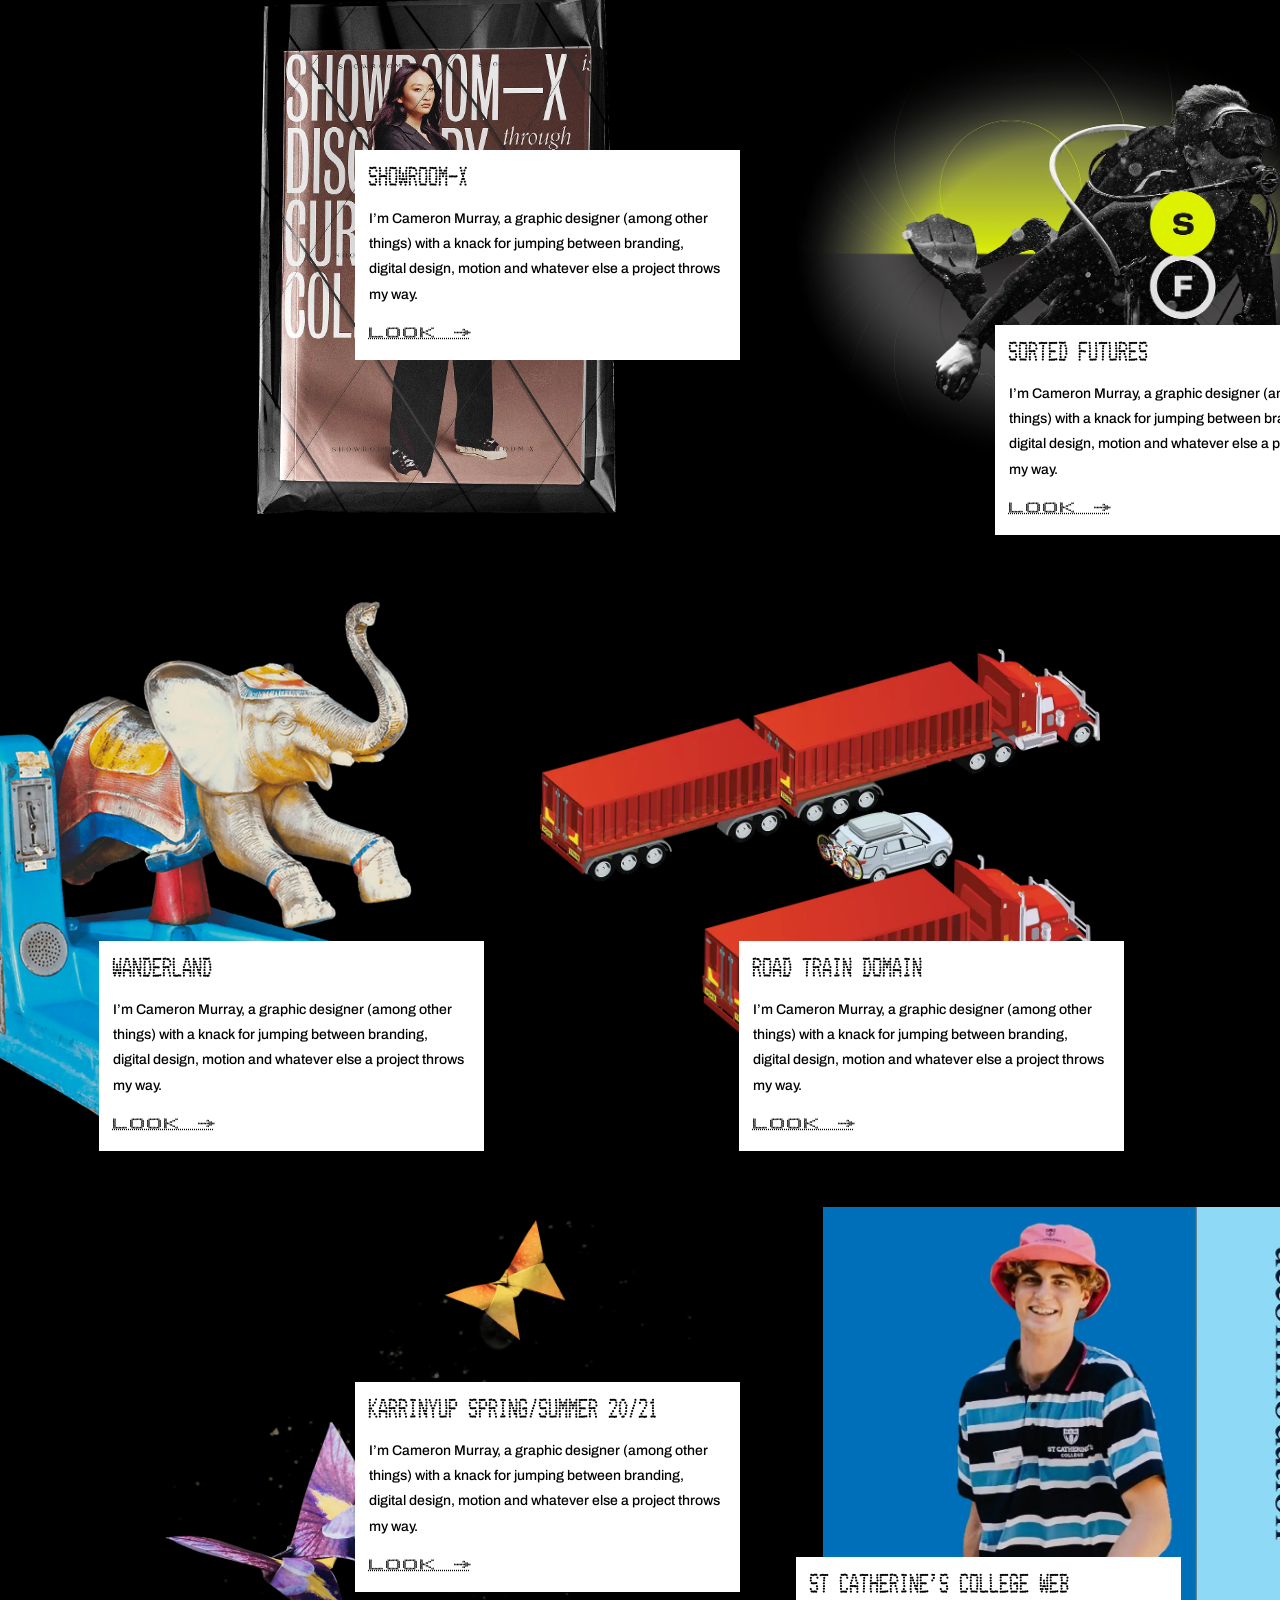
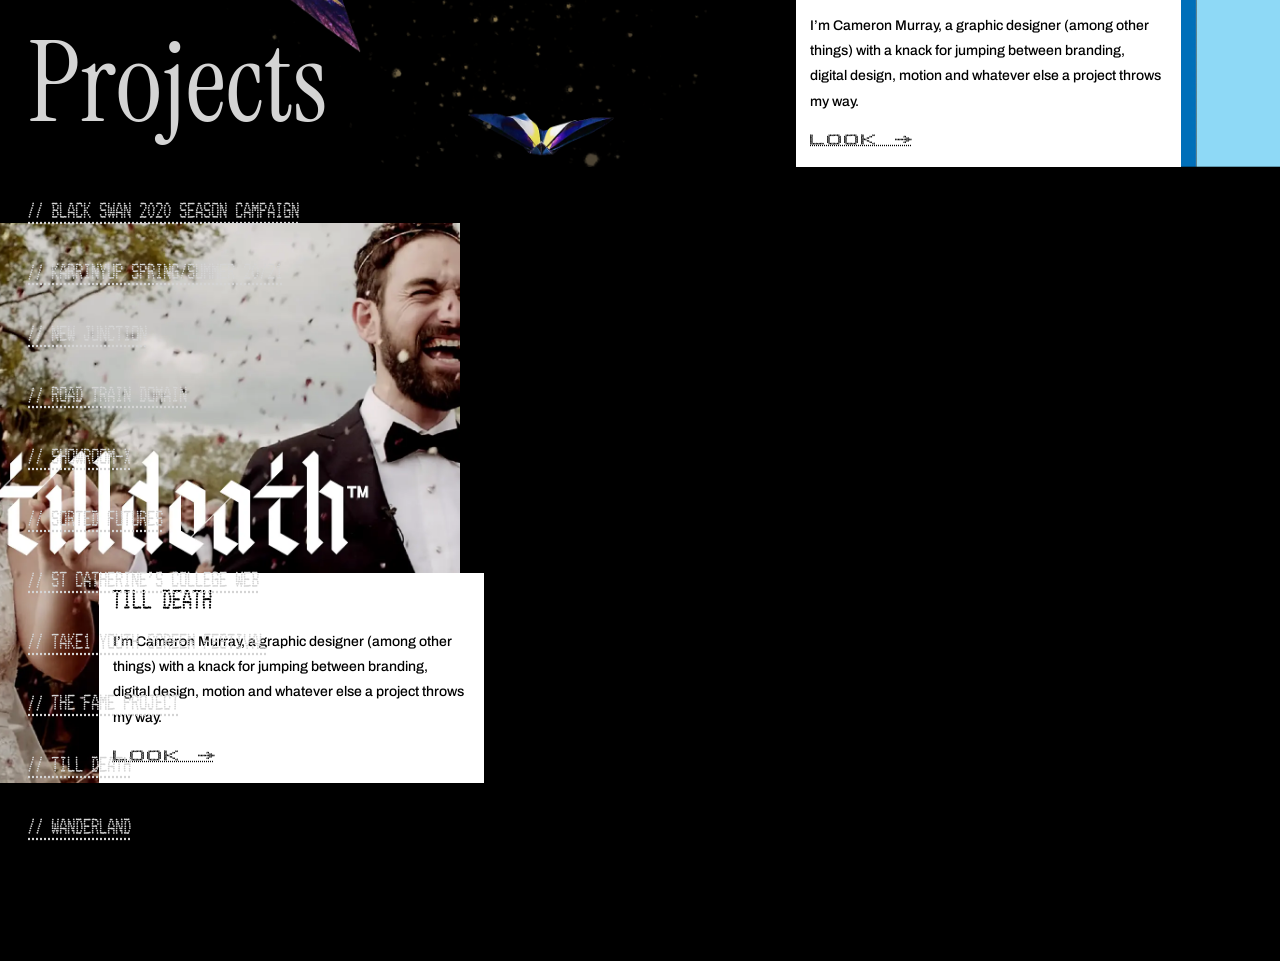
==== commit 6857968e: "Update for live" ====
--- a/index.html
+++ b/index.html
@@ -11,10 +11,20 @@
         <link rel="preconnect" href="https://fonts.gstatic.com" crossorigin>
         <link href="https://fonts.googleapis.com/css2?family=Archivo+Narrow:wght@400..700&family=Archivo:ital,wght@0,100..900;1,100..900&family=Instrument+Serif:ital@0;1&display=swap" rel="stylesheet">
 
+        <meta name="description" content="I’m Cameron Murray, a graphic designer with a knack for jumping between branding, digital design, and motion.">
+        <meta name="robots" content="index, follow">
+        <link rel="canonical" href="https://cam.graphics">
+
+        <meta property="og:title" content="Cameron Murray ::::: FOLIO.txt">
+        <meta property="og:description" content="I’m Cameron Murray, a graphic designer with a knack for jumping between branding, digital design, and motion.">
+        <meta property="og:image" content="https://cam.graphics/cover.jpg">
+        <meta property="og:url" content="https://cam.graphics/">
+        <meta property="og:type" content="website">
+        <meta name="twitter:card" content="summary_large_image">
+
         <link rel="apple-touch-icon" sizes="180x180" href="/apple-touch-icon.png">
         <link rel="icon" type="image/png" sizes="32x32" href="/favicon-32x32.png">
         <link rel="icon" type="image/png" sizes="16x16" href="/favicon-16x16.png">
-        <link rel="manifest" href="/site.webmanifest">
 
         <link rel="stylesheet" href="/style.css">
     </head>
@@ -31,6 +41,8 @@
         </div>
         <div class="right">
             <a href="#" data-open="#project-menu" class="projects-menu-link arrow-before">PROJECTS ↓</a>
+            <a href="#" data-open="#contact-menu" class="projects-menu-link arrow-before">CONTACT ↓</a>
+            <!-- <a href="#" data-open="#thanks-menu" class="projects-menu-link arrow-before">THANKS ↓</a> -->
             <a href="/" class="logo-link"><img src="/assets/logo-cameron-murray-inv.svg"></a>
         </div>
     </div>
@@ -45,19 +57,79 @@
             </div>
         </div>
         <hr>
-        <ul class="project-links box-links">
-            <li><a href="/black-swan-2020/" >Black Swan 2020 Season Campaign</a></li>
-            <li><a href="/karrinyup/" >Karrinyup Spring/Summer 20/21</a></li>
-            <li><a href="/new-junction/" >New Junction</a></li>
-            <li><a href="/road-train-domain/" >Road Train Domain</a></li>
-            <li><a href="/showroom-x/" >Showroom-X</a></li>
-            <li><a href="/sorted-futures/" >Sorted Futures</a></li>
-            <li><a href="/st-catherines/" >St Catherine’s College WEB</a></li>
-            <li><a href="/take1/" >TAKE1 Youth Screen Festival</a></li>
-            <li><a href="/the-fame-project/" >The Fame Project</a></li>
-            <li><a href="/till-death/" >TILL DEATH</a></li>
-            <li><a href="/wanderland/" >WAnderland</a></li>
-        </ul>
+        <div class="paper-box-content">
+            <ul class="project-links box-links">
+                <li><a href="/black-swan-2020/" >Black Swan 2020 Season Campaign</a></li>
+                <li><a href="/karrinyup/" >Karrinyup Spring/Summer 20/21</a></li>
+                <li><a href="/new-junction/" >New Junction</a></li>
+                <li><a href="/road-train-domain/" >Road Train Domain</a></li>
+                <li><a href="/showroom-x/" >Showroom-X</a></li>
+                <li><a href="/sorted-futures/" >Sorted Futures</a></li>
+                <li><a href="/st-catherines/" >St Catherine’s College WEB</a></li>
+                <li><a href="/take1/" >TAKE1 Youth Screen Festival</a></li>
+                <li><a href="/the-fame-project/" >The Fame Project</a></li>
+                <li><a href="/till-death/" >TILL DEATH</a></li>
+                <li><a href="/wanderland/" >WAnderland</a></li>
+            </ul>
+        </div>
+    </div>
+</div>
+
+<div id="contact-menu" class="paper-box draggable">
+    <div class="paper-box-inner">
+        <div class="paper-box-header">
+            <div class="title"><span>CONTACT</span></div>
+            <div class="close">
+                <a href="#" data-open="#contact-menu">X</a>
+            </div>
+        </div>
+        <hr>
+        <div class="paper-box-content">
+    <!--         <form action="https://api.web3forms.com/submit" method="POST">
+              <input type="hidden" name="access_key" value="026616a2-444a-40b1-bb40-dac949b4e60f">
+              <input type="text" name="name" required>
+              <input type="email" name="email" required>
+              <textarea name="message" required></textarea>
+              <button type="submit">Submit</button>
+            </form> -->
+
+            <p>Email me @ <a href="mailto:cameron@cam.graphics">cameron@cam.graphics</a></p>
+            <p><strong>OR</strong></p>
+
+            <form method="POST" id="form">
+
+                <input type="hidden" name="access_key" value="026616a2-444a-40b1-bb40-dac949b4e60f">
+                <input type="hidden" name="subject" value="New Submission from Web3Forms">
+                <input type="checkbox" name="botcheck" id="" style="display: none;">
+
+                <!-- Custom Form Data -->
+                <label for="email">eMail</label>
+                <input type="email" name="email" id="email" required>
+                <label for="email">Message</label>
+                <textarea name="message" id="message" height="500px" required></textarea>
+
+                <button type="submit">Submit</button>
+
+                <div id="result"></div>
+
+            </form>
+        </div>
+    </div>
+</div>
+
+<div id="thanks-menu" class="paper-box draggable">
+    <div class="paper-box-inner">
+        <div class="paper-box-header">
+            <div class="title"><span>THANK YOU :-)</span></div>
+            <div class="close">
+                <a href="#" data-open="#thanks-menu">X</a>
+            </div>
+        </div>
+        <hr>
+        <div class="paper-box-content">
+            <p>Thanks for reaching out,<br>
+            I'll get back to you soon!</p>
+        </div>
     </div>
 </div>
         <div class="main">
@@ -218,7 +290,8 @@
     "imports": {
         "three": "https://cdn.jsdelivr.net/npm/three@0.182.0/build/three.module.js",
         "three/addons/": "https://cdn.jsdelivr.net/npm/three@0.182.0/examples/jsm/",
-        "jquery": "https://code.jquery.com/jquery-4.1.0.module.min.js"
+        "jquery": "https://code.jquery.com/jquery-4.1.0.module.min.js",
+        "matterJs": "https://cdn.jsdelivr.net/npm/matter-js@0.20.0/+esm"
     }
 }
 </script>
--- a/style.css
+++ b/style.css
@@ -90,7 +90,7 @@
 body {
   background: var(--bg-color);
   color: var(--text-color);
-  font-family: Arial, sans-serif;
+  font-family: "Archivo", "Arial", sans-serif;
   font-size: 1rem;
   padding: var(--site-padding);
   --text-color: #000;
@@ -229,6 +229,7 @@
   inset: 0;
   width: 100%;
   height: 100%;
+  contain: layout paint;
   overflow: hidden;
   border-radius: 0;
   top: 0px;
@@ -247,7 +248,6 @@
   height: 100%;
   -webkit-mask-image: radial-gradient(circle at center, black 70%, transparent 80%);
           mask-image: radial-gradient(circle at center, black 70%, transparent 80%);
-  mix-blend-mode: difference;
 }
 body.home:not(.scrolled) #three-container {
   top: 0px;
@@ -354,8 +354,10 @@
   top: var(--site-padding);
   -webkit-transform-origin: top;
           transform-origin: top;
-  -webkit-transition: height 0.1s;
-  transition: height 0.1s;
+  -webkit-transition: -webkit-transform 0.1s;
+  transition: -webkit-transform 0.1s;
+  transition: transform 0.1s;
+  transition: transform 0.1s, -webkit-transform 0.1s;
   background-image: url("/assets/cameron-murray.svg");
   background-repeat: no-repeat;
   background-size: 100% 100%;
@@ -367,7 +369,8 @@
 }
 
 .home-intro {
-  padding-top: var(--header-height);
+  padding-top: 35vh;
+  padding-bottom: 10rem;
 }
 
 @media screen and (min-width: 1600px) {
@@ -412,7 +415,7 @@
   grid-template-columns: repeat(var(--cols), minmax(0, 1fr));
   gap: var(--gap);
   margin-top: 4rem;
-  margin-bottom: 4rem;
+  margin-bottom: 8rem;
 }
 @supports not (display: grid-lanes) {
   .home-projects {
@@ -423,9 +426,6 @@
     -webkit-column-gap: var(--gap);
        -moz-column-gap: var(--gap);
             column-gap: var(--gap);
-  }
-  .home-projects .project-item:nth-child(1) {
-    margin-top: 50%;
   }
   .home-projects .project-item {
     -webkit-column-break-inside: avoid;
@@ -533,7 +533,7 @@
   --bg-color: #000;
 }
 @media screen and (max-width: 640px) {
-  .project-item {
+  .project-item a {
     --mobile-extra-padding: 200px;
   }
   .project-item img {
@@ -553,7 +553,7 @@
   left: 0px;
   right: auto;
 }
-.project-item.text-top {
+.project-item.text-top a {
   padding-top: var(--mobile-extra-padding);
 }
 .project-item.text-top .project-info-wrapper {
@@ -798,8 +798,8 @@
   background: white;
   --text-color: black;
   z-index: 100;
-  font-size: 1rem;
-  padding: 2em;
+  font-size: 1.2rem;
+  padding: 1.4em;
   -webkit-animation: toss 0.1s forwards;
           animation: toss 0.1s forwards;
   min-width: 300px;
@@ -824,11 +824,13 @@
   -webkit-box-pack: justify;
       -ms-flex-pack: justify;
           justify-content: space-between;
+  gap: 3em;
   font-family: "DotMatrix", serif;
   font-weight: bold;
   font-style: normal;
   text-transform: uppercase;
   color: black;
+  font-size: 0.8em;
 }
 .paper-box .paper-box-inner .paper-box-header span, .paper-box .paper-box-inner .paper-box-header a {
   padding: 0.3em;
@@ -845,6 +847,19 @@
   background: #D4D4D4;
   color: black;
 }
+.paper-box .paper-box-inner .paper-box-content {
+  font-family: "DotMatrix", serif;
+  font-style: normal;
+  text-transform: uppercase;
+  font-size: 1em;
+  line-height: 1.4;
+}
+.paper-box .paper-box-inner .paper-box-content p {
+  font-family: inherit;
+  font-size: inherit;
+  text-transform: inherit;
+  line-height: inherit;
+}
 .paper-box .paper-box-inner hr {
   margin-top: 1em;
   margin-bottom: 1em;
@@ -854,7 +869,7 @@
 .paper-box .paper-box-inner .box-links {
   padding: 0px;
   margin: 0px;
-  font-size: 1.2em;
+  font-size: inherit;
 }
 .paper-box .paper-box-inner .box-links li {
   margin-bottom: 0.1em;
@@ -877,6 +892,8 @@
   0% {
     -webkit-transform: translateY(-200%);
             transform: translateY(-200%);
+    -webkit-filter: drop-shadow(120px 60px 30px rgba(0, 0, 0, 0.8));
+            filter: drop-shadow(120px 60px 30px rgba(0, 0, 0, 0.8));
     -webkit-animation-timing-function: ease-out;
             animation-timing-function: ease-out;
   }
@@ -895,6 +912,8 @@
   100% {
     -webkit-transform: translateY(0);
             transform: translateY(0);
+    -webkit-filter: drop-shadow(8px 6px 0px rgba(0, 0, 0, 0.1));
+            filter: drop-shadow(8px 6px 0px rgba(0, 0, 0, 0.1));
   }
 }
 
@@ -902,6 +921,8 @@
   0% {
     -webkit-transform: translateY(-200%);
             transform: translateY(-200%);
+    -webkit-filter: drop-shadow(120px 60px 30px rgba(0, 0, 0, 0.8));
+            filter: drop-shadow(120px 60px 30px rgba(0, 0, 0, 0.8));
     -webkit-animation-timing-function: ease-out;
             animation-timing-function: ease-out;
   }
@@ -920,6 +941,8 @@
   100% {
     -webkit-transform: translateY(0);
             transform: translateY(0);
+    -webkit-filter: drop-shadow(8px 6px 0px rgba(0, 0, 0, 0.1));
+            filter: drop-shadow(8px 6px 0px rgba(0, 0, 0, 0.1));
   }
 }
 @-webkit-keyframes toss {
@@ -955,6 +978,7 @@
   opacity: 0;
   visibility: hidden;
   translate: -50% -50%;
+  will-change: transform;
   -webkit-transition: opacity 0.2s ease, visibility 0.2s;
   transition: opacity 0.2s ease, visibility 0.2s;
 }
@@ -975,4 +999,116 @@
      -moz-user-select: none;
       -ms-user-select: none;
           user-select: none;
+}
+
+.paper-physics-layer {
+  position: fixed;
+  inset: 0;
+  z-index: 9999;
+  pointer-events: none;
+  overflow: hidden;
+}
+
+.paper-ball {
+  position: absolute;
+  top: 0;
+  left: 0;
+  display: block;
+  -o-object-fit: contain;
+     object-fit: contain;
+  pointer-events: auto;
+  -webkit-user-select: none;
+     -moz-user-select: none;
+      -ms-user-select: none;
+          user-select: none;
+  -webkit-user-drag: none;
+  -ms-touch-action: none;
+      touch-action: none;
+  cursor: -webkit-grab;
+  cursor: grab;
+  will-change: transform;
+}
+
+.paper-ball:active {
+  cursor: -webkit-grabbing;
+  cursor: grabbing;
+}
+
+.paper-crumple {
+  position: absolute;
+  width: 260px;
+  height: 260px;
+  -webkit-transform: translate(-50%, -50%);
+          transform: translate(-50%, -50%);
+  background-image: url("/assets/crumple-sheet.webp");
+  background-repeat: no-repeat;
+  background-size: 600% 100%;
+  pointer-events: none;
+  -webkit-animation: paper-crumple 200ms steps(5) forwards;
+          animation: paper-crumple 200ms steps(5) forwards;
+  -webkit-animation-iteration-count: repeat;
+          animation-iteration-count: repeat;
+}
+
+form label, form input, form textarea, form button, form div {
+  display: block;
+  margin-bottom: 0.5em;
+  width: 100%;
+}
+form input, form textarea, form button {
+  margin-bottom: 1em;
+  border-radius: 0px;
+  border: 1px solid var(--text-color);
+  padding: 0.4em 0.6em;
+}
+form input:focus, form textarea:focus, form button:focus {
+  -webkit-box-shadow: inset 0 0 0 1px var(--text-color);
+          box-shadow: inset 0 0 0 1px var(--text-color);
+  outline: none;
+}
+form input, form textarea {
+  font-family: "Archivo", "Arial", sans-serif;
+  text-transform: none;
+  font-size: 0.9em;
+}
+form textarea {
+  min-height: 200px;
+  max-height: 400px;
+  resize: none;
+}
+form button {
+  --text-color: #D4D4D4;
+  --bg-color: #000;
+  background: var(--bg-color);
+  color: var(--text-color);
+  text-transform: uppercase;
+  font-weight: bold;
+  font-size: 0.8em;
+  text-align: left;
+  vertical-align: text-top;
+  cursor: pointer;
+  -webkit-transition: none;
+  transition: none;
+}
+form button:hover {
+  --text-color: #000;
+  --bg-color: #D4D4D4;
+}
+
+@-webkit-keyframes paper-crumple {
+  from {
+    background-position: 0 0;
+  }
+  to {
+    background-position: 100% 0;
+  }
+}
+
+@keyframes paper-crumple {
+  from {
+    background-position: 0 0;
+  }
+  to {
+    background-position: 100% 0;
+  }
 }
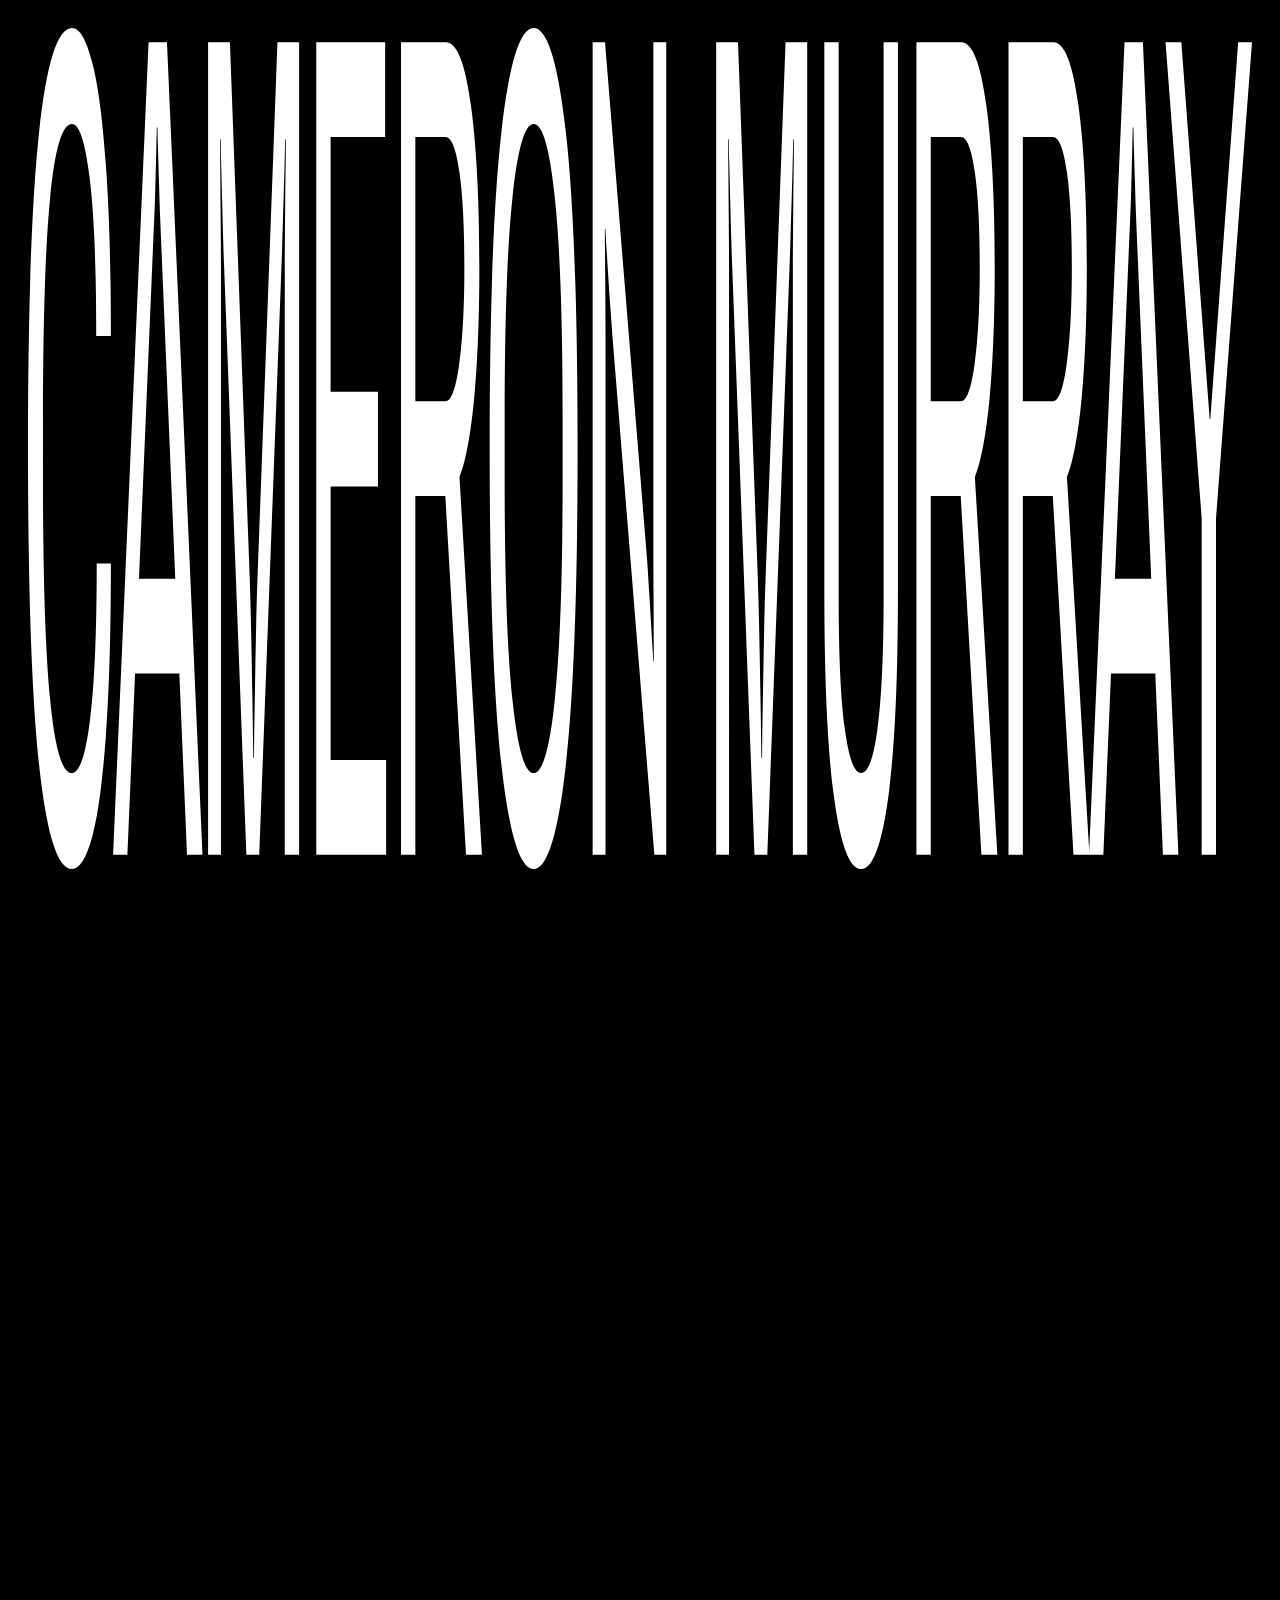
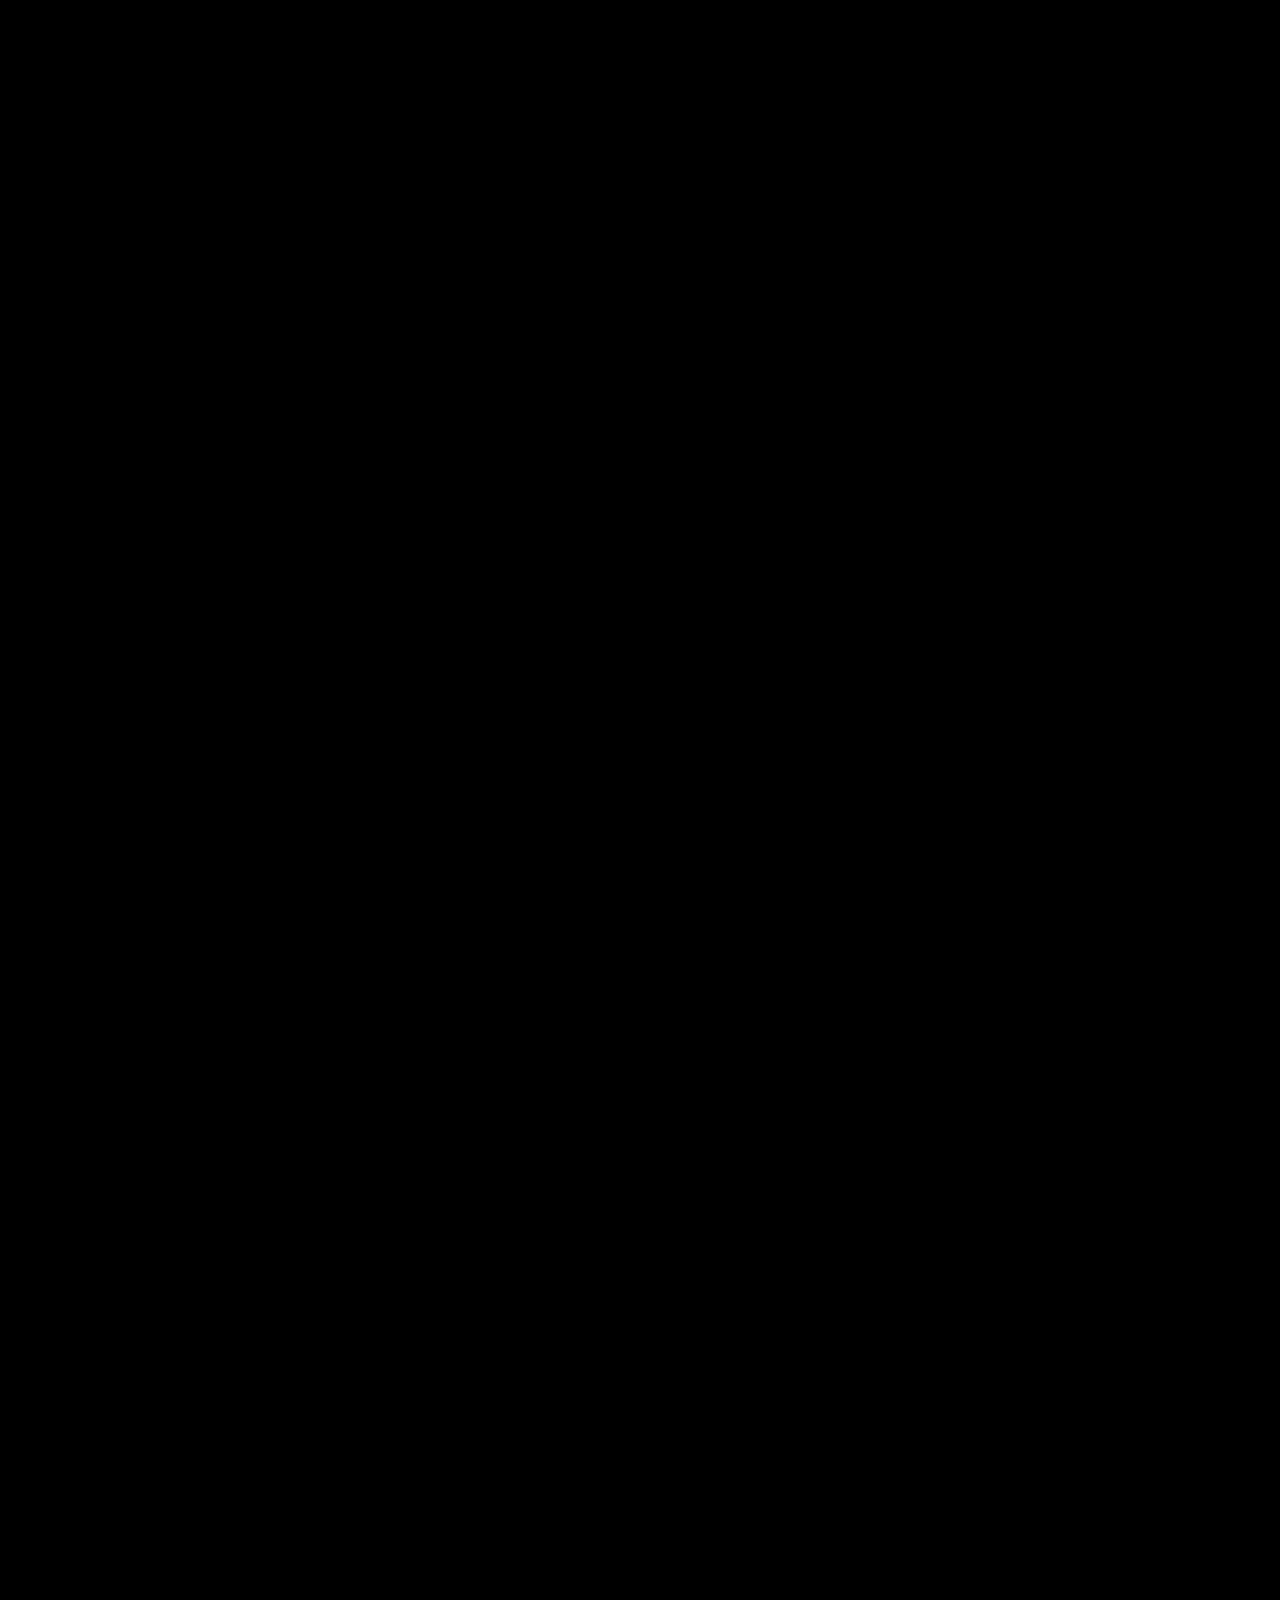
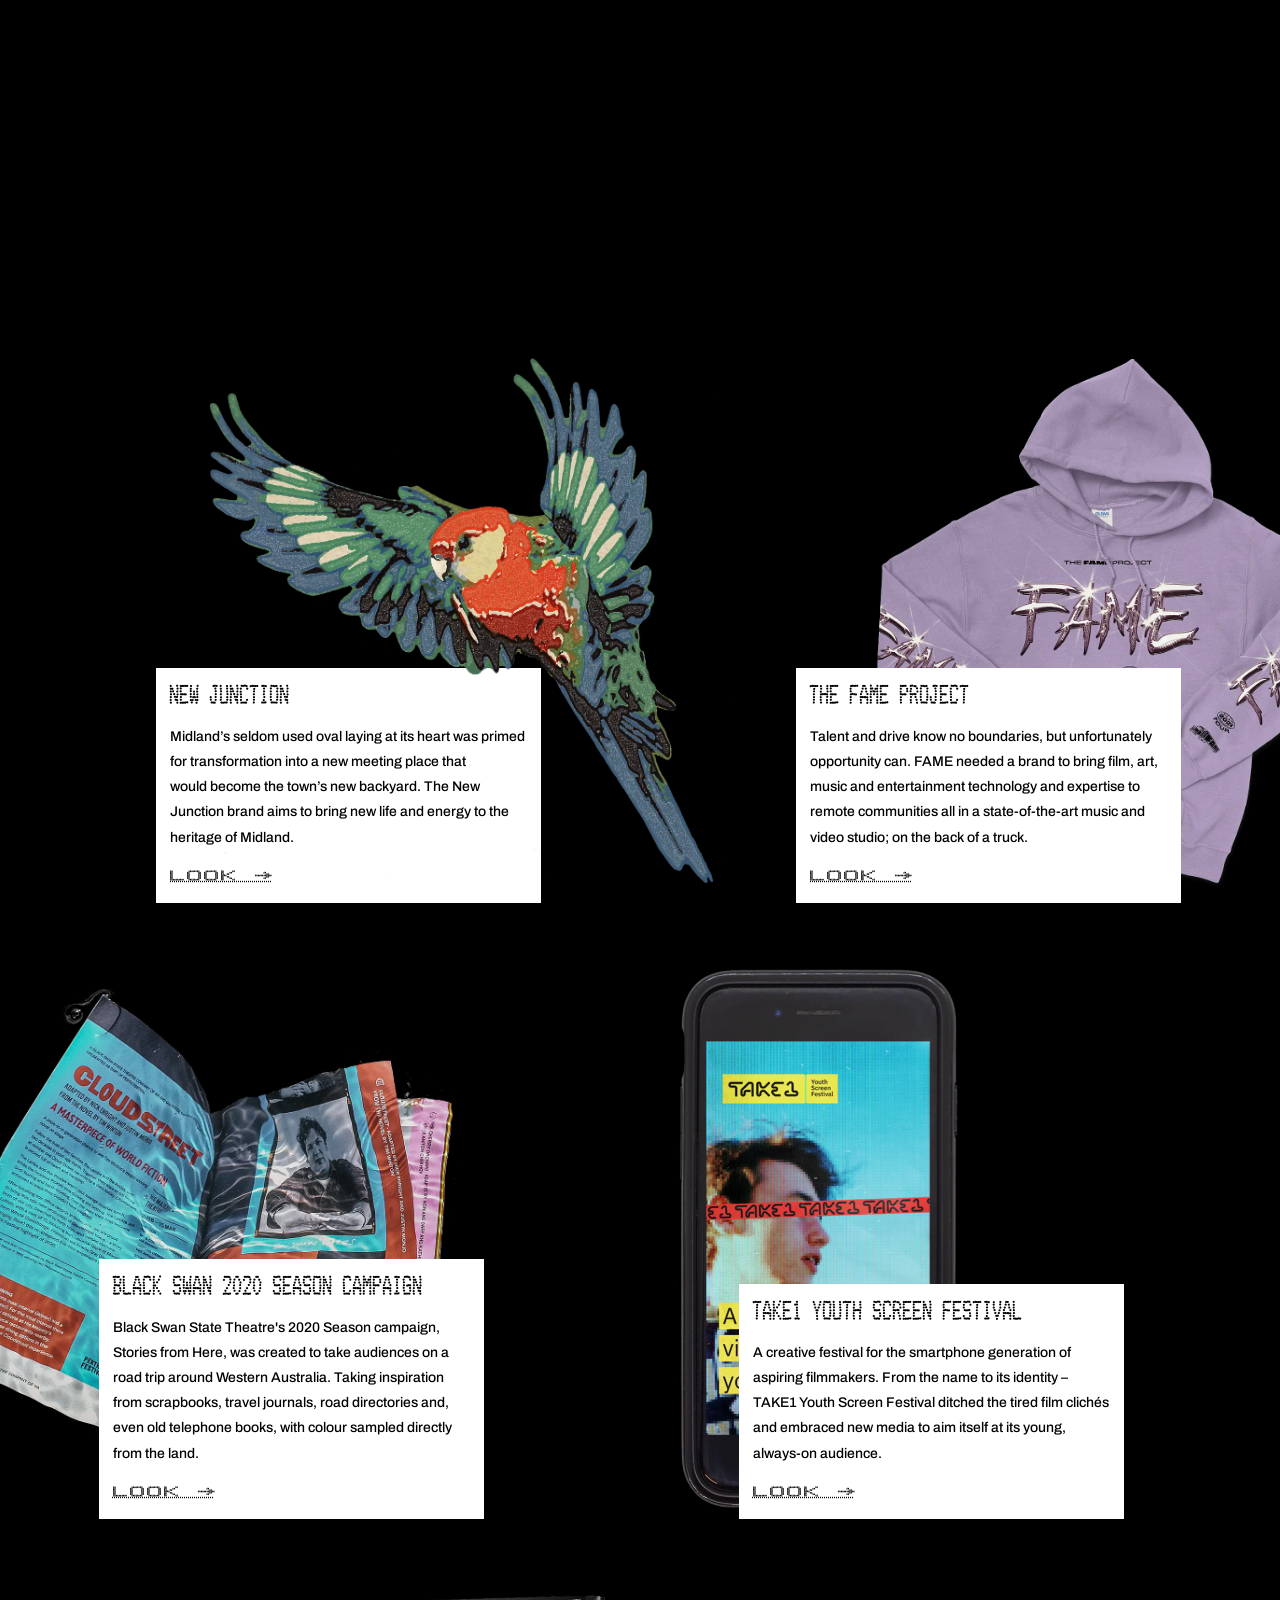
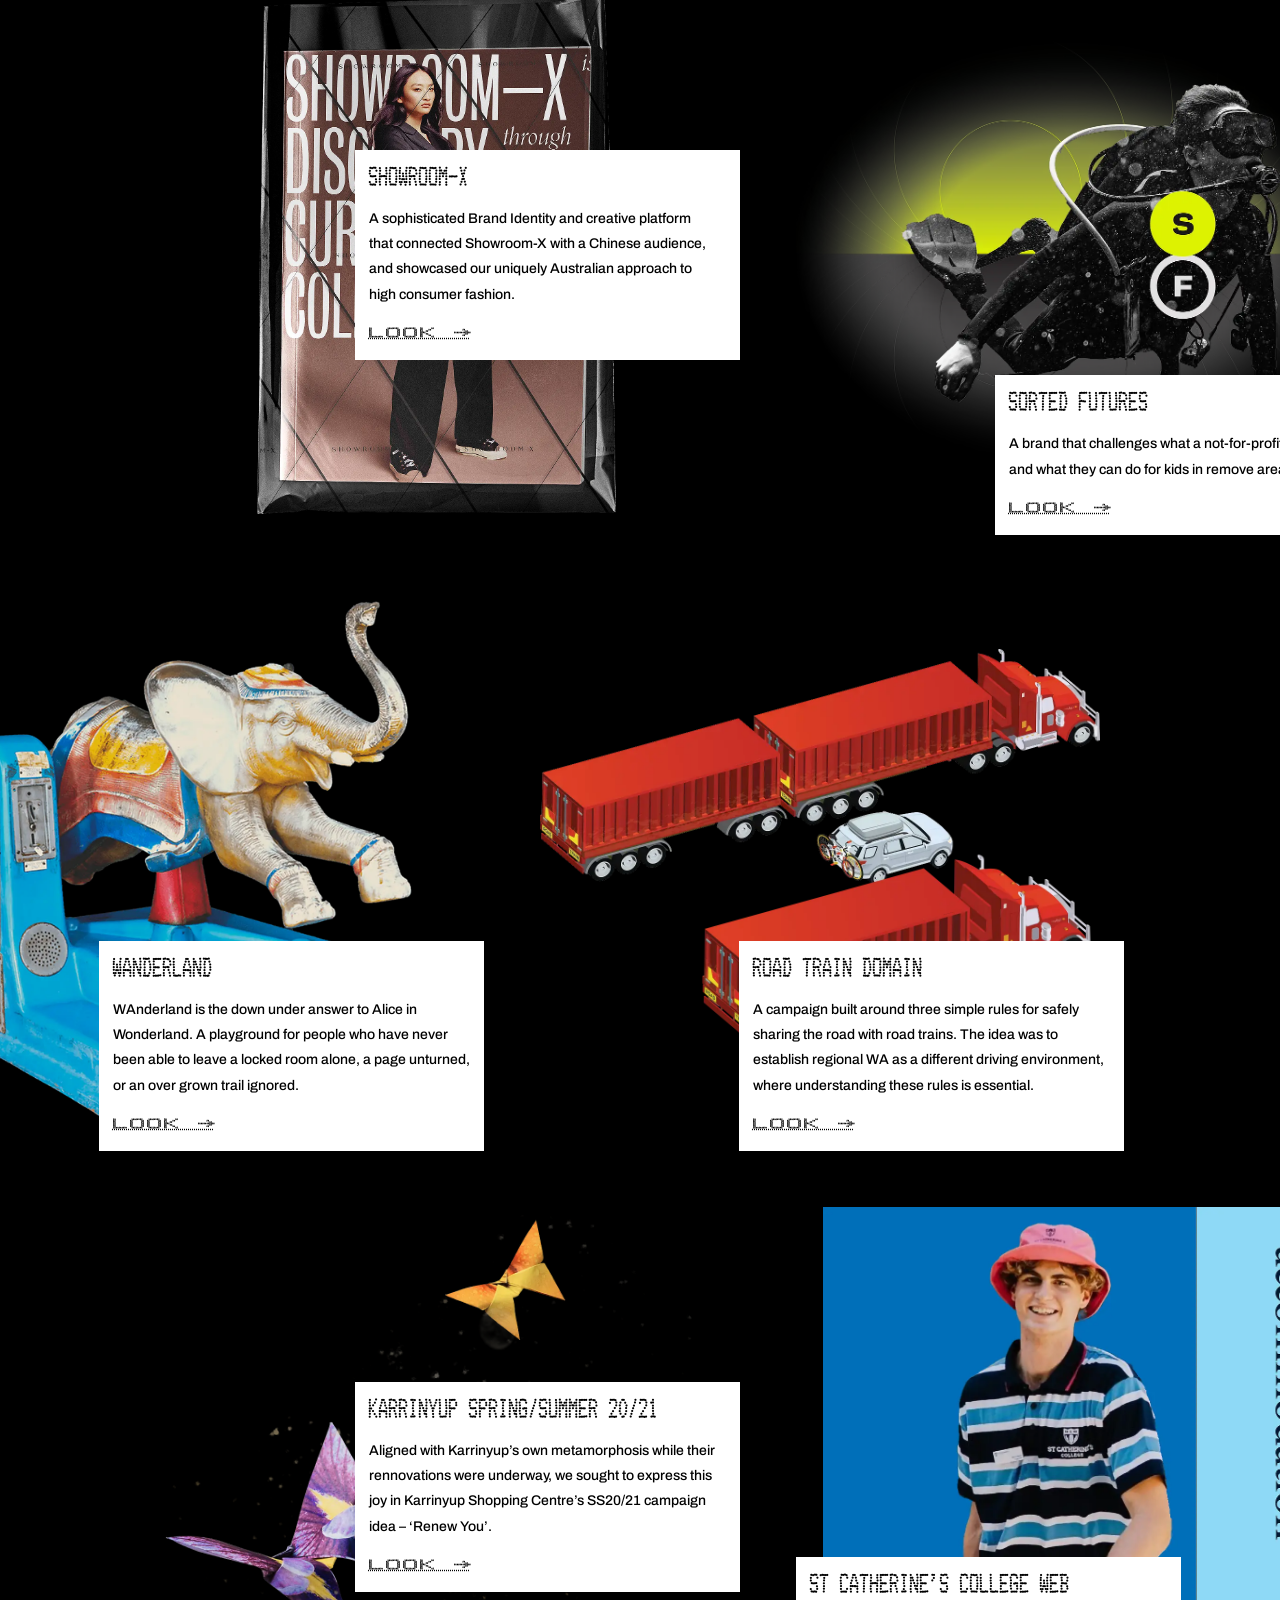
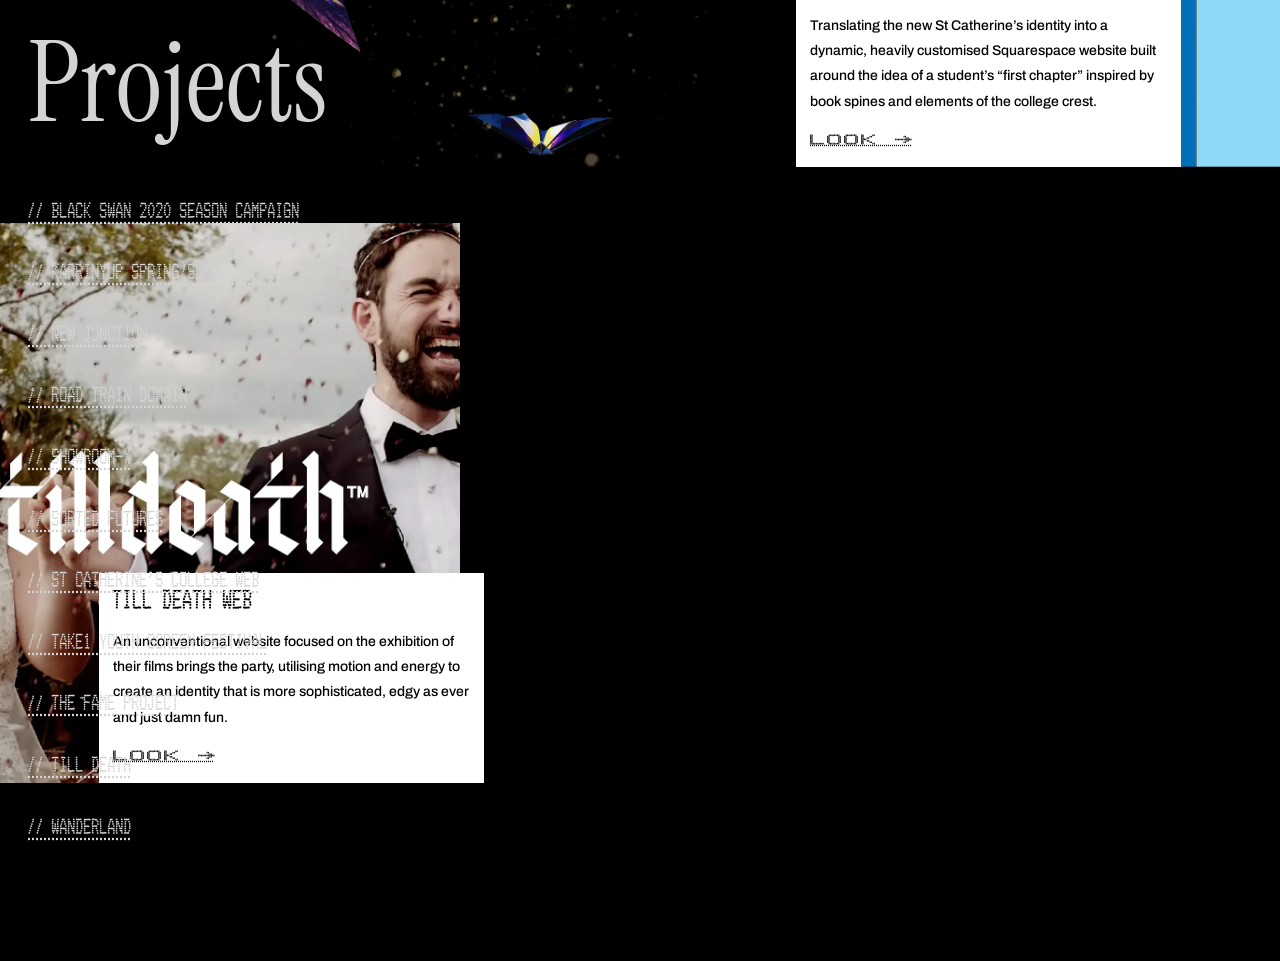
==== commit b7de0f0b: "Ajax and content updates" ====
--- a/index.html
+++ b/index.html
@@ -6,17 +6,18 @@
         <meta charset="UTF-8">
         <meta name="viewport" content="width=device-width, initial-scale=1.0">
         <title>Cameron Murray ::::: FOLIO.txt</title>
+        <meta name="description" content="I'm Cameron Murray, a graphic designer with a knack for jumping between branding, digital design, and motion.">
 
         <link rel="preconnect" href="https://fonts.googleapis.com">
         <link rel="preconnect" href="https://fonts.gstatic.com" crossorigin>
         <link href="https://fonts.googleapis.com/css2?family=Archivo+Narrow:wght@400..700&family=Archivo:ital,wght@0,100..900;1,100..900&family=Instrument+Serif:ital@0;1&display=swap" rel="stylesheet">
 
-        <meta name="description" content="I’m Cameron Murray, a graphic designer with a knack for jumping between branding, digital design, and motion.">
+        
         <meta name="robots" content="index, follow">
         <link rel="canonical" href="https://cam.graphics">
 
         <meta property="og:title" content="Cameron Murray ::::: FOLIO.txt">
-        <meta property="og:description" content="I’m Cameron Murray, a graphic designer with a knack for jumping between branding, digital design, and motion.">
+        <meta property="og:description" content="I'm Cameron Murray, a graphic designer with a knack for jumping between branding, digital design, and motion.">
         <meta property="og:image" content="https://cam.graphics/cover.jpg">
         <meta property="og:url" content="https://cam.graphics/">
         <meta property="og:type" content="website">
@@ -28,7 +29,7 @@
 
         <link rel="stylesheet" href="/style.css">
     </head>
-    <body class="home">
+    <body class="home dark">
 
 <div class="header-wrapper">
     <a href="/" id="three-container"></a>
@@ -58,7 +59,7 @@
         </div>
         <hr>
         <div class="paper-box-content">
-            <ul class="project-links box-links">
+            <ul class="project-links box-links" data-close-on-link>
                 <li><a href="/black-swan-2020/" >Black Swan 2020 Season Campaign</a></li>
                 <li><a href="/karrinyup/" >Karrinyup Spring/Summer 20/21</a></li>
                 <li><a href="/new-junction/" >New Junction</a></li>
@@ -68,7 +69,7 @@
                 <li><a href="/st-catherines/" >St Catherine’s College WEB</a></li>
                 <li><a href="/take1/" >TAKE1 Youth Screen Festival</a></li>
                 <li><a href="/the-fame-project/" >The Fame Project</a></li>
-                <li><a href="/till-death/" >TILL DEATH</a></li>
+                <li><a href="/till-death/" >TILL DEATH WEB</a></li>
                 <li><a href="/wanderland/" >WAnderland</a></li>
             </ul>
         </div>
@@ -137,7 +138,7 @@
                 <div id="scroll-scale"></div>
             </div>
             <div class="home-intro typewriter">
-                <h1>I’m Cameron Murray, a graphic designer (among other things) with a knack for jumping between branding, digital design, motion and whatever else a project throws my way. I like mixing creative thinking with a bit of tech to make work that’s both thoughtful and engaging.</h1>
+                <h1>I’m Cameron Murray, a graphic designer (among other things) with a knack for jumping between branding, digital design, motion and whatever else a project throws my way. I like mixing creative thinking with a bit of tech to make work that’s both thoughtful and&nbsp;engaging.</h1>
             </div>
 
             <div class="home-projects">
@@ -146,17 +147,17 @@
                         <img src="/new-junction/images/new-junction-thumb.webp">
                         <div class="project-info-wrapper">
                             <h3>New Junction</h3>
-                            <p>I’m Cameron Murray, a graphic designer (among other things) with a knack for jumping between branding, digital design, motion and whatever else a project throws my way.</p>
-                            <p class="project-link dotted after-arrow">Look</p>
-                        </div>
-                    </a>
-                </div>
-                <div class="project-item watch-scroll text-top">
+                            <p>Midland’s seldom used oval laying at its heart was primed for transformation into a new meeting place that would become the town’s new backyard. The New Junction brand aims to bring new life and energy to the heritage of&nbsp;Midland.</p>
+                            <p class="project-link dotted after-arrow">Look</p>
+                        </div>
+                    </a>
+                </div>
+                <div class="project-item watch-scroll text-bottom">
                     <a class="draggable" href="/black-swan-2020/">
                         <img src="/black-swan-2020/images/black-swan-2020-thumb.webp">
                         <div class="project-info-wrapper">
                             <h3>Black Swan 2020 Season Campaign</h3>
-                            <p>I’m Cameron Murray, a graphic designer (among other things) with a knack for jumping between branding, digital design, motion and whatever else a project throws my way.</p>
+                            <p>Black Swan State Theatre's 2020 Season campaign, Stories from Here, was created to take audiences on a road trip around Western Australia. Taking inspiration from scrapbooks, travel journals, road directories and, even old telephone books, with colour sampled directly from the&nbsp;land.</p>
                             <p class="project-link dotted after-arrow">Look</p>
                         </div>
                     </a>
@@ -166,7 +167,7 @@
                         <img src="/showroom-x/images/showroom-x-thumb.webp">
                         <div class="project-info-wrapper">
                             <h3>Showroom-X</h3>
-                            <p>I’m Cameron Murray, a graphic designer (among other things) with a knack for jumping between branding, digital design, motion and whatever else a project throws my way.</p>
+                            <p>A sophisticated Brand Identity and creative platform that connected Showroom-X with a Chinese audience, and showcased our uniquely Australian approach to high consumer&nbsp;fashion.</p>
                             <p class="project-link dotted after-arrow">Look</p>
                         </div>
                     </a>
@@ -176,7 +177,7 @@
                         <img src="/wanderland/images/wanderland-thumb.webp">
                         <div class="project-info-wrapper">
                             <h3>WAnderland</h3>
-                            <p>I’m Cameron Murray, a graphic designer (among other things) with a knack for jumping between branding, digital design, motion and whatever else a project throws my way.</p>
+                            <p>WAnderland is the down under answer to Alice in Wonderland. A playground for people who have never been able to leave a locked room alone, a page unturned, or an over grown trail&nbsp;ignored.</p>
                             <p class="project-link dotted after-arrow">Look</p>
                         </div>
                     </a>
@@ -186,7 +187,7 @@
                         <img src="/karrinyup/images/karrinyup-thumb.webp">
                         <div class="project-info-wrapper">
                             <h3>Karrinyup Spring/Summer 20/21</h3>
-                            <p>I’m Cameron Murray, a graphic designer (among other things) with a knack for jumping between branding, digital design, motion and whatever else a project throws my way.</p>
+                            <p>Aligned with Karrinyup’s own metamorphosis while their rennovations were underway, we sought to express this joy in Karrinyup Shopping Centre’s SS20/21 campaign idea – ‘Renew&nbsp;You’.</p>
                             <p class="project-link dotted after-arrow">Look</p>
                         </div>
                     </a>
@@ -196,8 +197,8 @@
                     <a class="draggable" href="/till-death/">
                         <img src="/till-death/images/till-death-thumb.webp">
                         <div class="project-info-wrapper">
-                            <h3>TILL DEATH</h3>
-                            <p>I’m Cameron Murray, a graphic designer (among other things) with a knack for jumping between branding, digital design, motion and whatever else a project throws my way.</p>
+                            <h3>TILL DEATH Web</h3>
+                            <p>An unconventional website focused on the exhibition of their films brings the party, utilising motion and energy to create an identity that is more sophisticated, edgy as ever and just damn&nbsp;fun.</p>
                             <p class="project-link dotted after-arrow">Look</p>
                         </div>
                     </a>
@@ -208,17 +209,17 @@
                         <img src="/the-fame-project/images/the-fame-project-thumb.webp">
                         <div class="project-info-wrapper">
                             <h3>The Fame Project</h3>
-                            <p>I’m Cameron Murray, a graphic designer (among other things) with a knack for jumping between branding, digital design, motion and whatever else a project throws my way.</p>
-                            <p class="project-link dotted after-arrow">Look</p>
-                        </div>
-                    </a>
-                </div>
-                <div class="project-item watch-scroll text-mid">
+                            <p>Talent and drive know no boundaries, but unfortunately opportunity can. FAME needed a brand to bring film, art, music and entertainment technology and expertise to remote communities all in a state-of-the-art music and video studio; on the back of a&nbsp;truck.</p>
+                            <p class="project-link dotted after-arrow">Look</p>
+                        </div>
+                    </a>
+                </div>
+                <div class="project-item watch-scroll text-bottom">
                     <a class="draggable" href="/take1/">
                         <img src="/take1/images/take1-thumb.webp">
                         <div class="project-info-wrapper">
                             <h3>TAKE1 Youth Screen Festival</h3>
-                            <p>I’m Cameron Murray, a graphic designer (among other things) with a knack for jumping between branding, digital design, motion and whatever else a project throws my way.</p>
+                            <p>A creative festival for the smartphone generation of aspiring filmmakers. From the name to its identity – TAKE1 Youth Screen Festival ditched the tired film clichés and embraced new media to aim itself at its young, always-on&nbsp;audience.</p>
                             <p class="project-link dotted after-arrow">Look</p>
                         </div>
                     </a>
@@ -229,7 +230,7 @@
                         <img src="/sorted-futures/images/sorted-futures-thumb.webp">
                         <div class="project-info-wrapper">
                             <h3>Sorted Futures</h3>
-                            <p>I’m Cameron Murray, a graphic designer (among other things) with a knack for jumping between branding, digital design, motion and whatever else a project throws my way.</p>
+                            <p>A brand that challenges what a not-for-profit can look like, and what they can do for kids in remove areas of&nbsp;WA.</p>
                             <p class="project-link dotted after-arrow">Look</p>
                         </div>
                     </a>
@@ -239,7 +240,7 @@
                         <img src="/road-train-domain/images/road-train-domain-thumb.webp">
                         <div class="project-info-wrapper">
                             <h3>Road Train Domain</h3>
-                            <p>I’m Cameron Murray, a graphic designer (among other things) with a knack for jumping between branding, digital design, motion and whatever else a project throws my way.</p>
+                            <p>A campaign built around three simple rules for safely sharing the road with road trains. The idea was to establish regional WA as a different driving environment, where understanding these rules is&nbsp;essential.</p>
                             <p class="project-link dotted after-arrow">Look</p>
                         </div>
                     </a>
@@ -250,7 +251,7 @@
                         <img src="/st-catherines/images/st-catherines-thumb.webp">
                         <div class="project-info-wrapper">
                             <h3>St Catherine’s College WEB</h3>
-                            <p>I’m Cameron Murray, a graphic designer (among other things) with a knack for jumping between branding, digital design, motion and whatever else a project throws my way.</p>
+                            <p>Translating the new St Catherine’s identity into a dynamic, heavily customised Squarespace website built around the idea of a student’s “first chapter” inspired by book spines and elements of the college&nbsp;crest.</p>
                             <p class="project-link dotted after-arrow">Look</p>
                         </div>
                     </a>
--- a/style.css
+++ b/style.css
@@ -186,6 +186,13 @@
 
 .before-arrow:before {
   content: "← ";
+}
+
+.typewriter {
+  opacity: 0;
+}
+.typewriter.typewriter-started {
+  opacity: 1;
 }
 
 .wait-for-typewriter {
@@ -454,6 +461,10 @@
   --bg-color: white;
   text-decoration: none;
   position: relative;
+  -webkit-transition: -webkit-filter 0.2s;
+  transition: -webkit-filter 0.2s;
+  transition: filter 0.2s;
+  transition: filter 0.2s, -webkit-filter 0.2s;
 }
 .project-item.watch-scroll a {
   -webkit-transition: all 0.5s cubic-bezier(0.22, 1, 0.36, 1);
@@ -528,9 +539,21 @@
   font-size: 1rem;
   margin-bottom: 0;
 }
+.project-item img, .project-item .project-info-wrapper {
+  -webkit-transition: -webkit-transform 0.2s;
+  transition: -webkit-transform 0.2s;
+  transition: transform 0.2s;
+  transition: transform 0.2s, -webkit-transform 0.2s;
+}
 .project-item:hover {
   --text-color: #D4D4D4;
   --bg-color: #000;
+  -webkit-filter: drop-shadow(28px 26px 20px rgba(0, 0, 0, 0.5));
+          filter: drop-shadow(28px 26px 20px rgba(0, 0, 0, 0.5));
+}
+.project-item:hover img, .project-item:hover .project-info-wrapper {
+  -webkit-transform: translate(-1rem, -1rem);
+          transform: translate(-1rem, -1rem);
 }
 @media screen and (max-width: 640px) {
   .project-item a {
@@ -878,8 +901,8 @@
   font-size: 1em;
 }
 .paper-box.open .paper-box-inner {
-  -webkit-animation: printer-feed 1.2s;
-          animation: printer-feed 1.2s;
+  -webkit-animation: printer-feed 0.8s;
+          animation: printer-feed 0.8s;
 }
 @media screen and (max-width: 640px) {
   .paper-box {
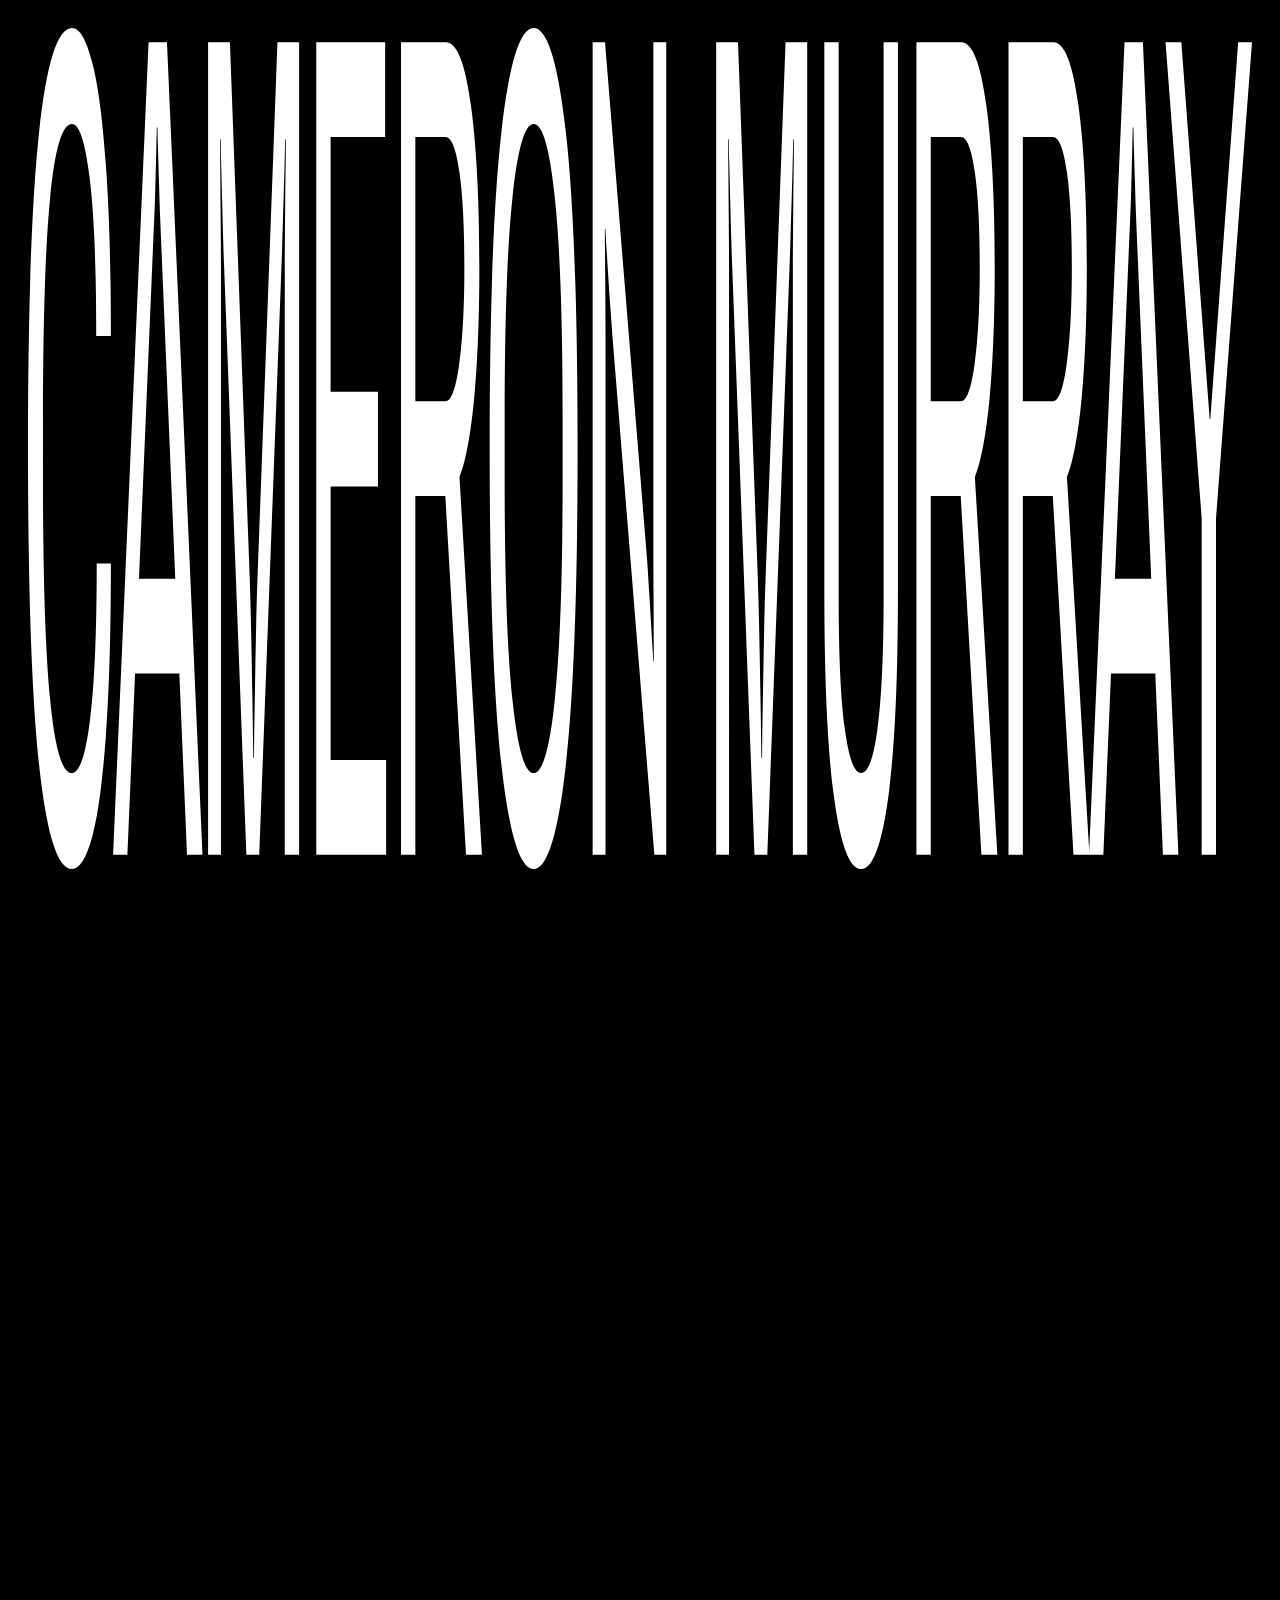
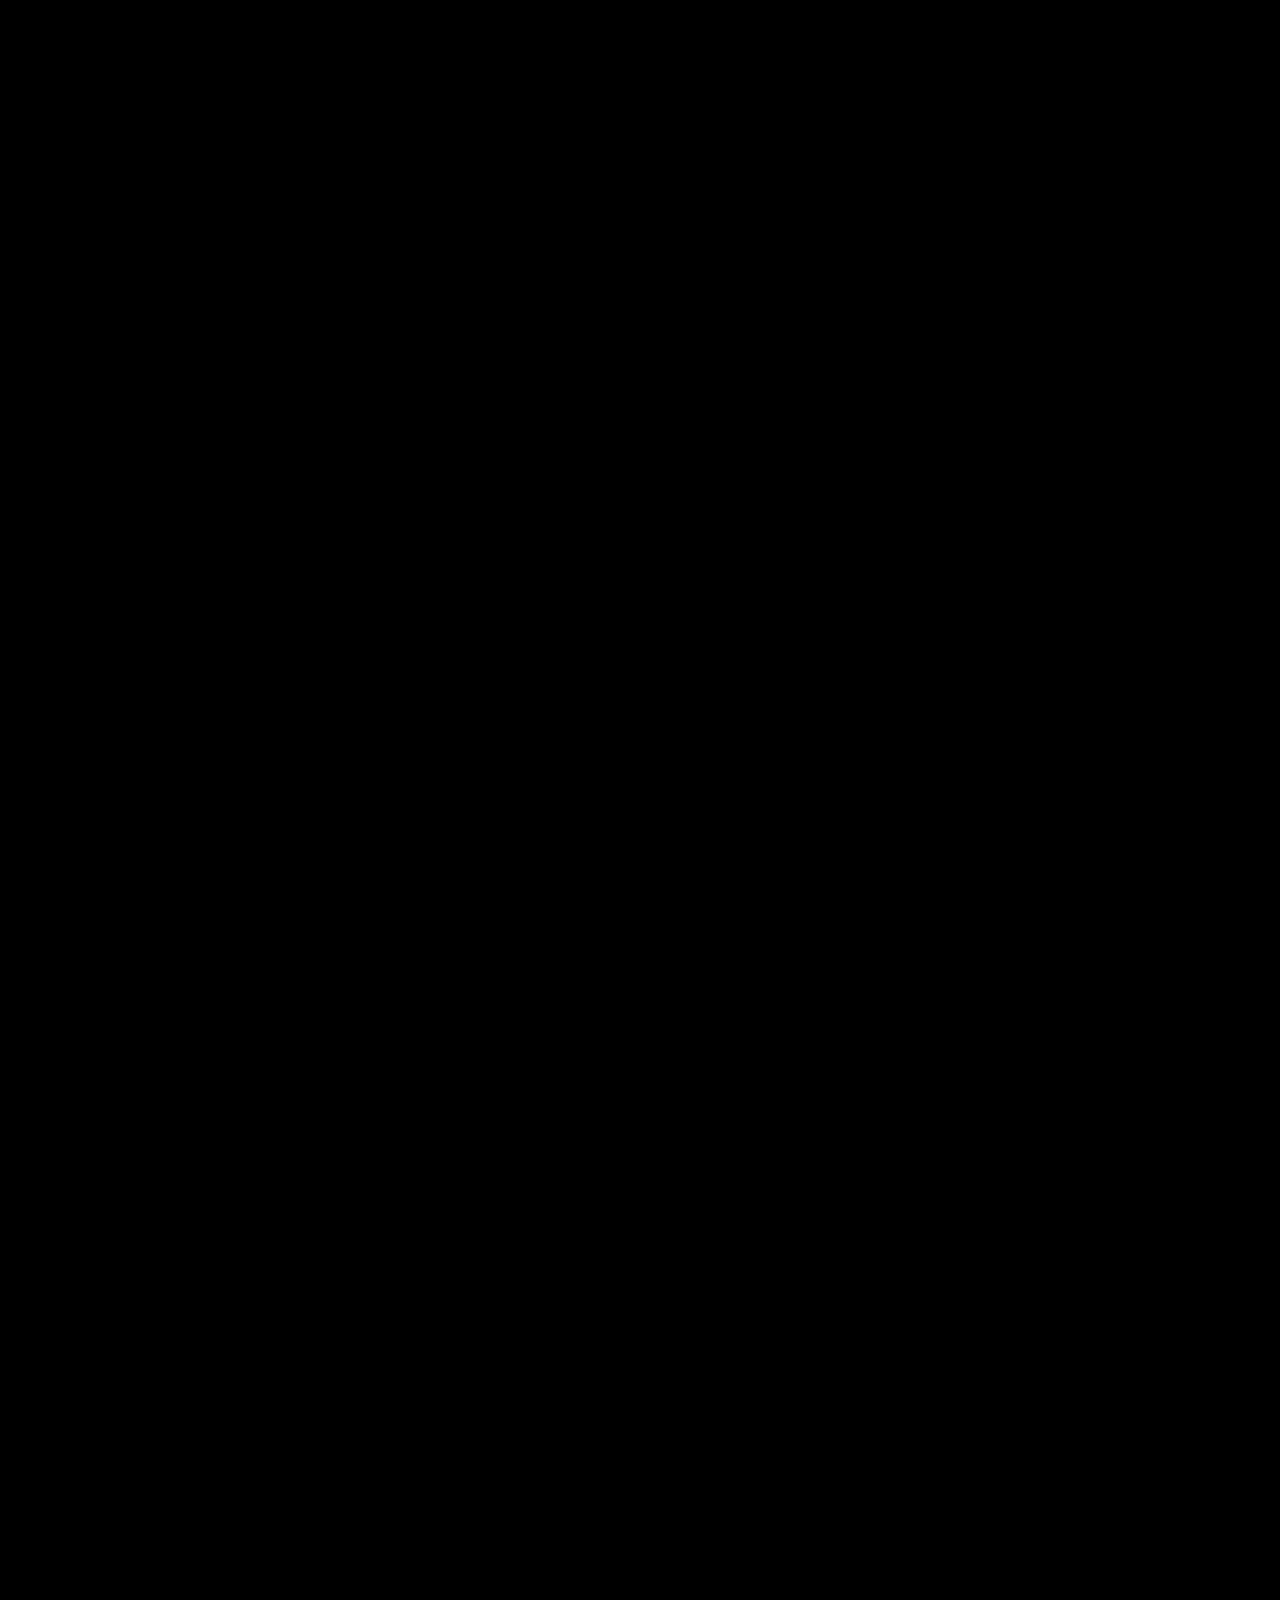
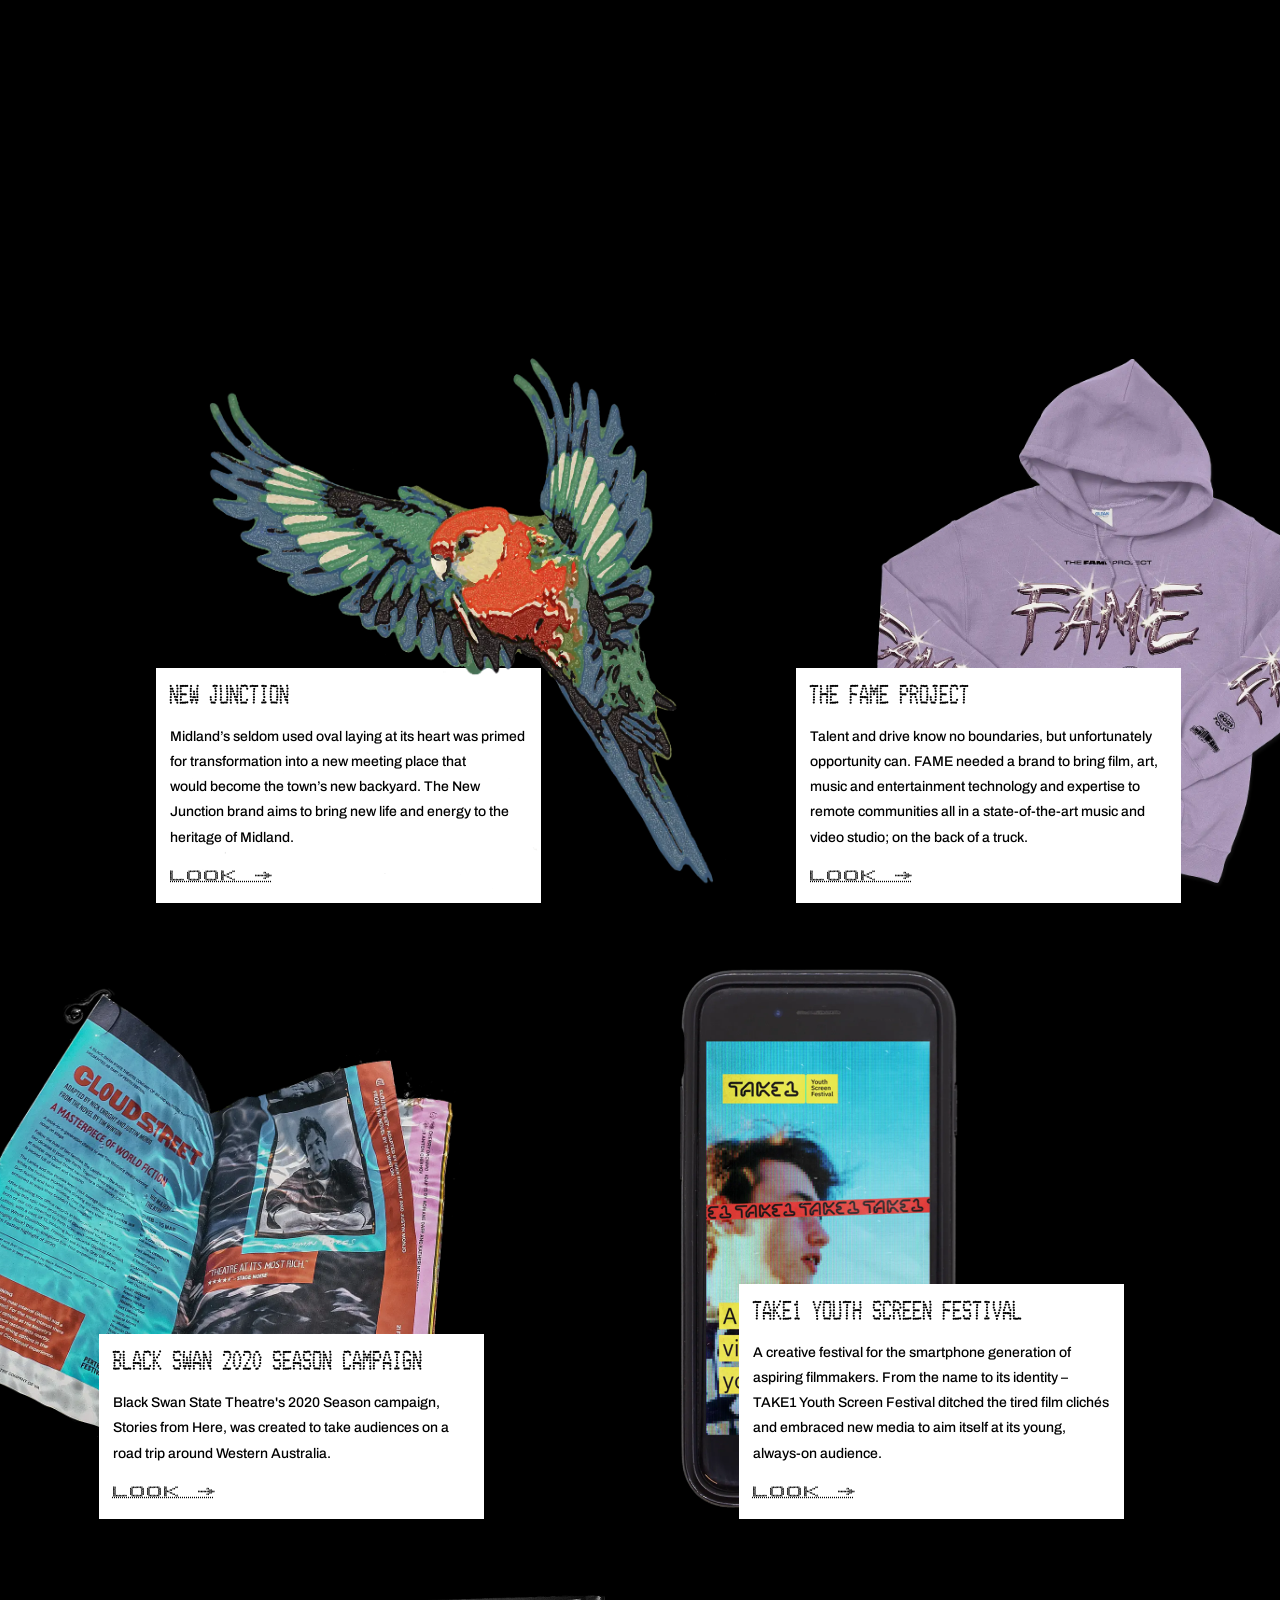
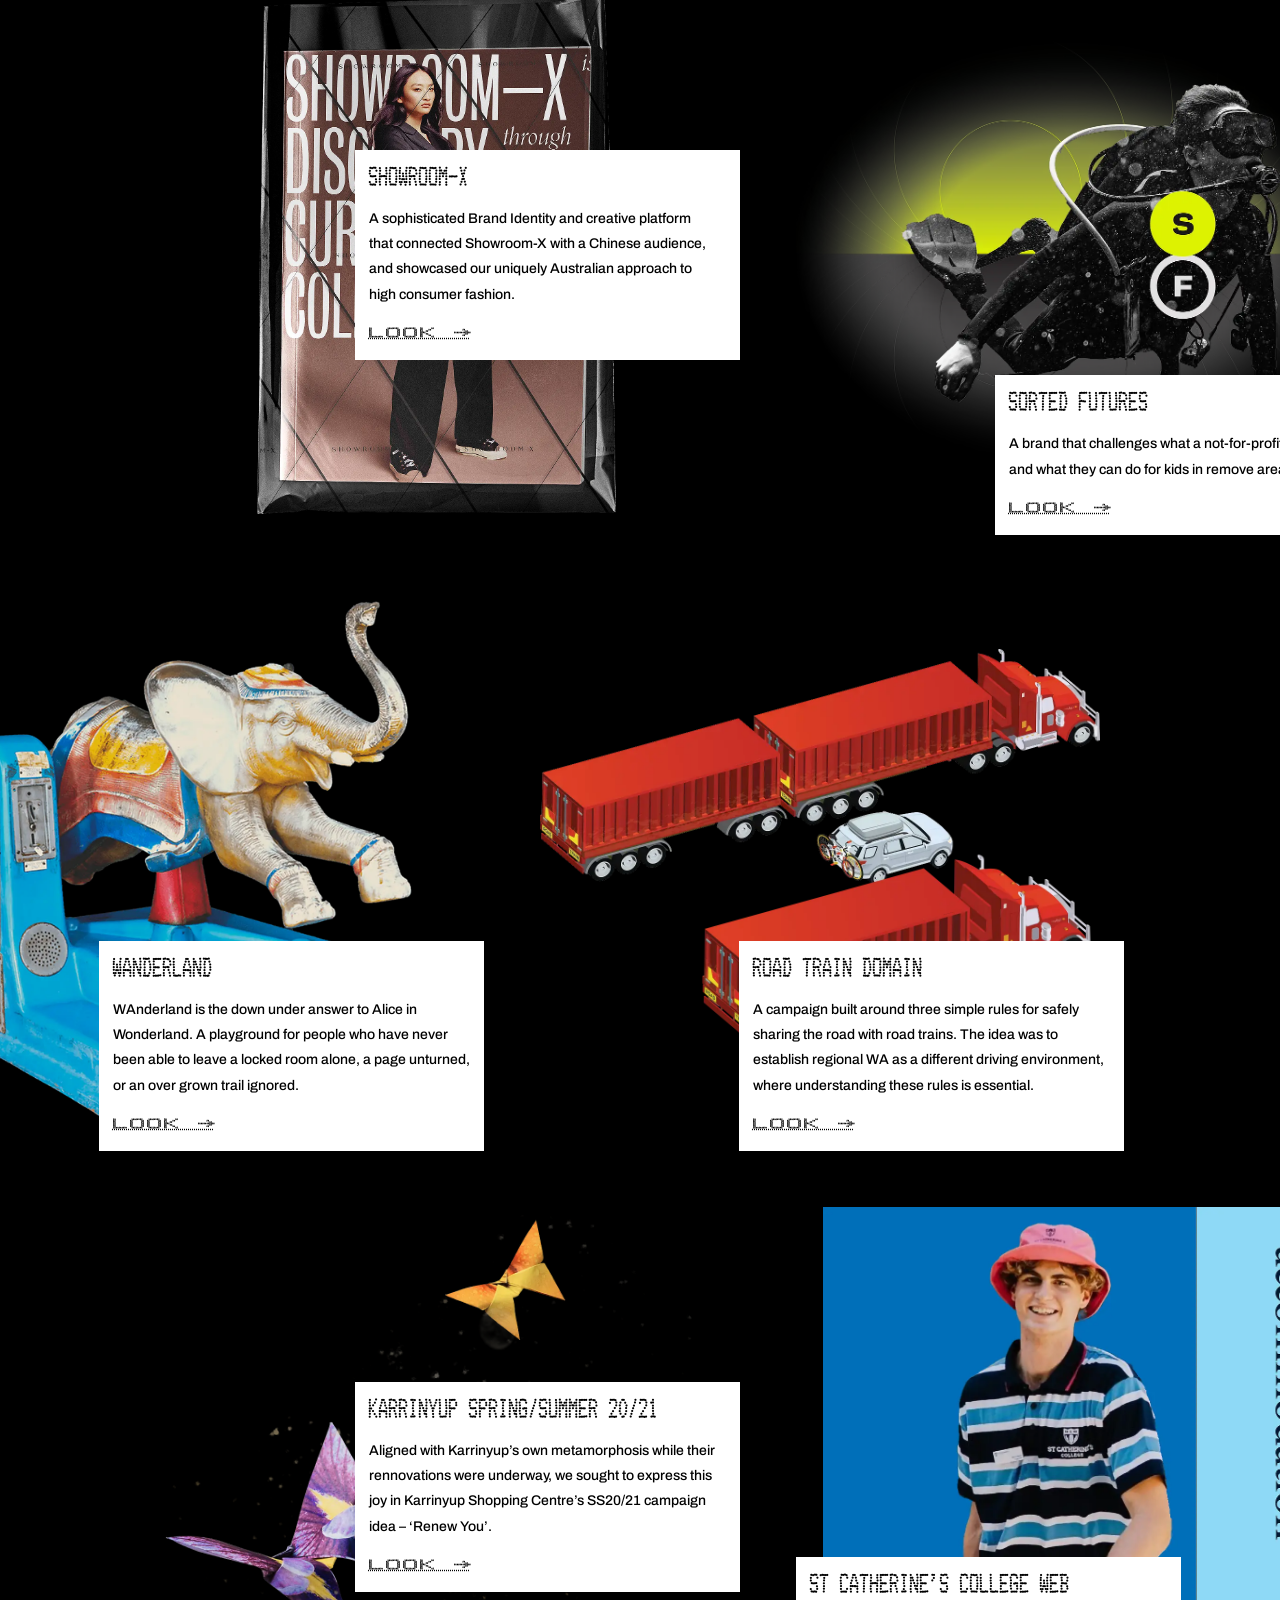
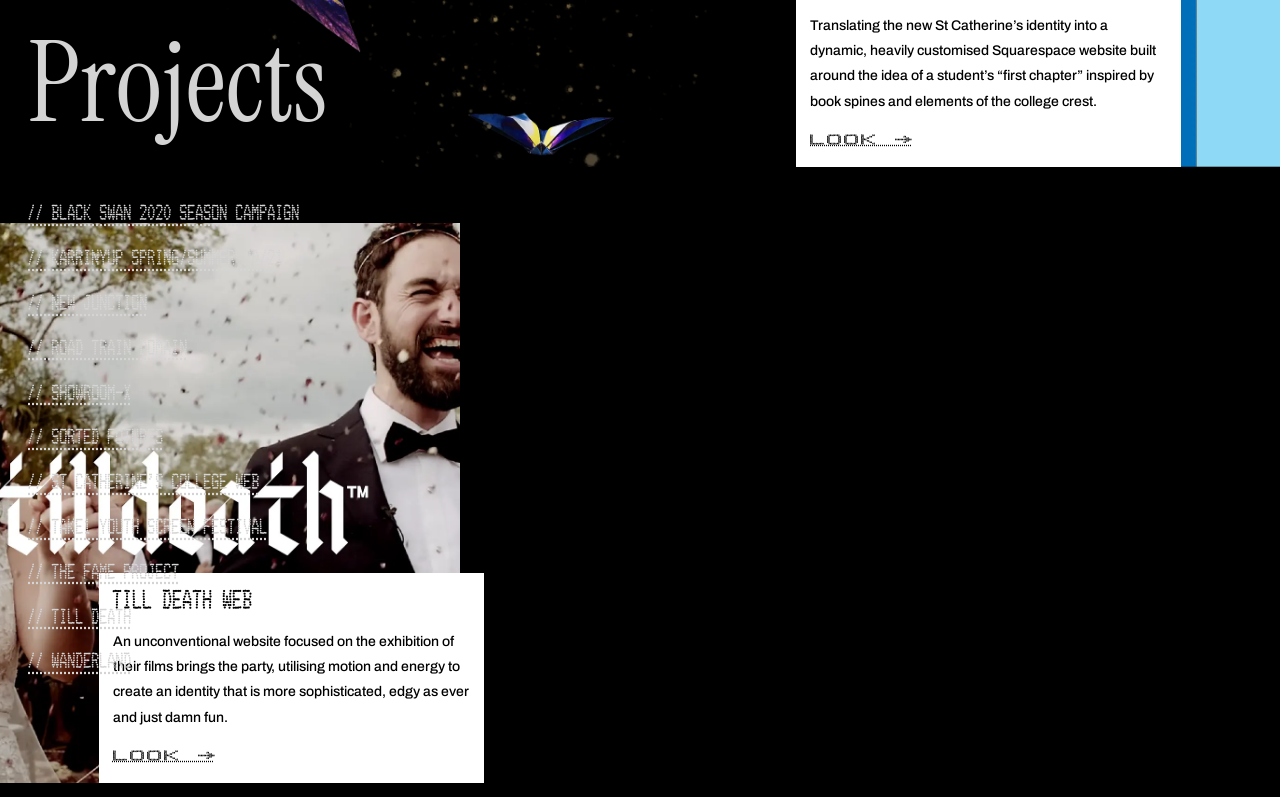
==== commit e1d1c06f: "Cleanup and polish" ====
--- a/index.html
+++ b/index.html
@@ -157,7 +157,7 @@
                         <img src="/black-swan-2020/images/black-swan-2020-thumb.webp">
                         <div class="project-info-wrapper">
                             <h3>Black Swan 2020 Season Campaign</h3>
-                            <p>Black Swan State Theatre's 2020 Season campaign, Stories from Here, was created to take audiences on a road trip around Western Australia. Taking inspiration from scrapbooks, travel journals, road directories and, even old telephone books, with colour sampled directly from the&nbsp;land.</p>
+                            <p>Black Swan State Theatre's 2020 Season campaign, Stories from Here, was created to take audiences on a road trip around Western&nbsp;Australia.</p>
                             <p class="project-link dotted after-arrow">Look</p>
                         </div>
                     </a>
--- a/style.css
+++ b/style.css
@@ -449,6 +449,7 @@
 @media screen and (max-width: 900px) {
   .home-projects {
     --cols: 1;
+    font-size: 0.9rem;
   }
 }
 
@@ -491,6 +492,7 @@
 .project-item a {
   display: block;
   pointer-events: none;
+  text-decoration: none;
 }
 .project-item a.dragging {
   -webkit-transition: none;
@@ -561,6 +563,13 @@
   }
   .project-item img {
     aspect-ratio: auto;
+    z-index: 0;
+  }
+  .project-item .project-info-wrapper {
+    position: relative;
+    width: 90%;
+    margin-top: -2dw0 %;
+    z-index: 1;
   }
 }
 .project-item.image-on-top img {
@@ -778,20 +787,24 @@
   padding: 0;
   z-index: 2;
   position: relative;
+  font-size: 1.6rem;
+  line-height: 1.3;
 }
 .project-links li {
-  margin-bottom: 2rem;
+  margin-bottom: 0.3em;
 }
 .project-links a {
-  padding-top: 1em;
-  padding-bottom: 1em;
-  display: inline;
+  padding-top: 0.2em;
+  padding-bottom: 0.2em;
+  padding-left: 1.75em;
+  text-indent: -1.75em;
+  display: inline-block;
   text-decoration: underline dotted;
   text-underline-offset: 0.2em;
   font-family: "DotMatrix", serif;
   font-style: normal;
   text-transform: uppercase;
-  font-size: 1.6rem;
+  font-size: 1em;
   color: var(--text-color);
 }
 .project-links a:before {
@@ -896,9 +909,6 @@
 }
 .paper-box .paper-box-inner .box-links li {
   margin-bottom: 0.1em;
-}
-.paper-box .paper-box-inner .box-links a {
-  font-size: 1em;
 }
 .paper-box.open .paper-box-inner {
   -webkit-animation: printer-feed 0.8s;
